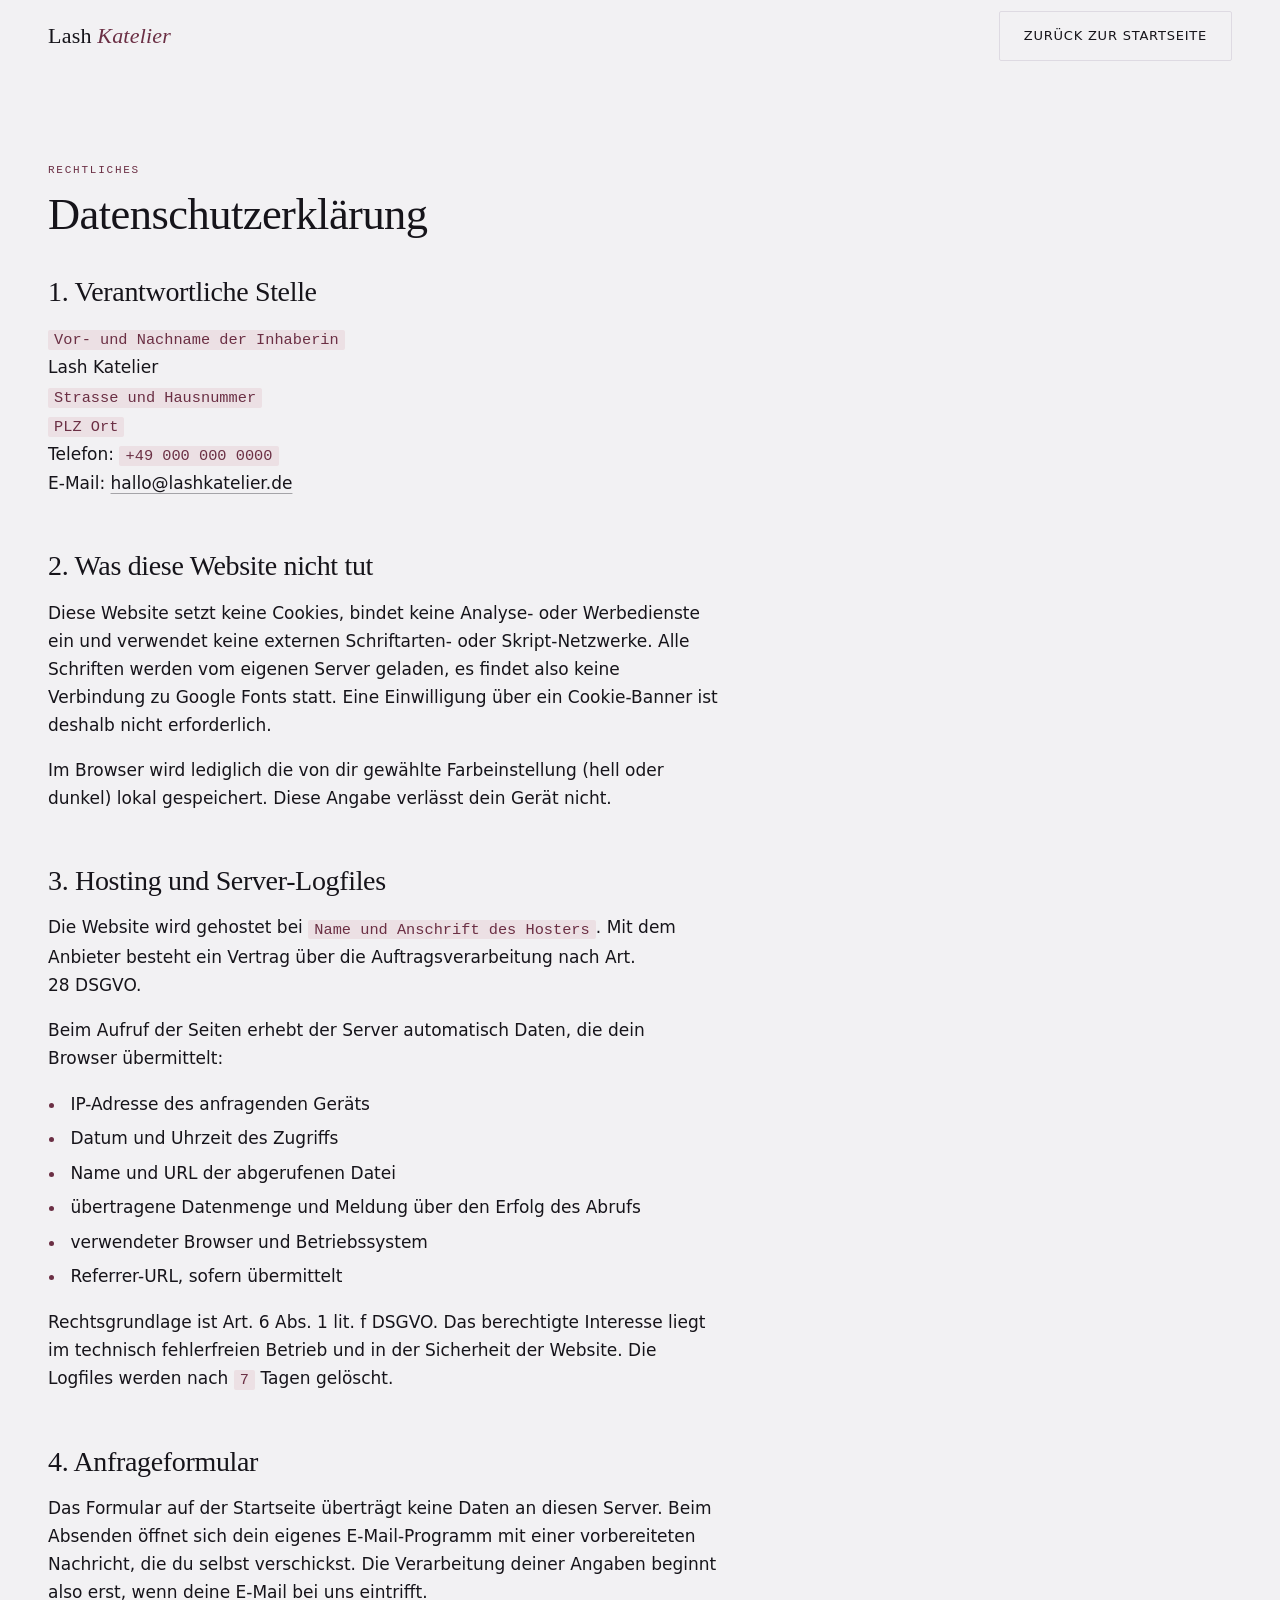
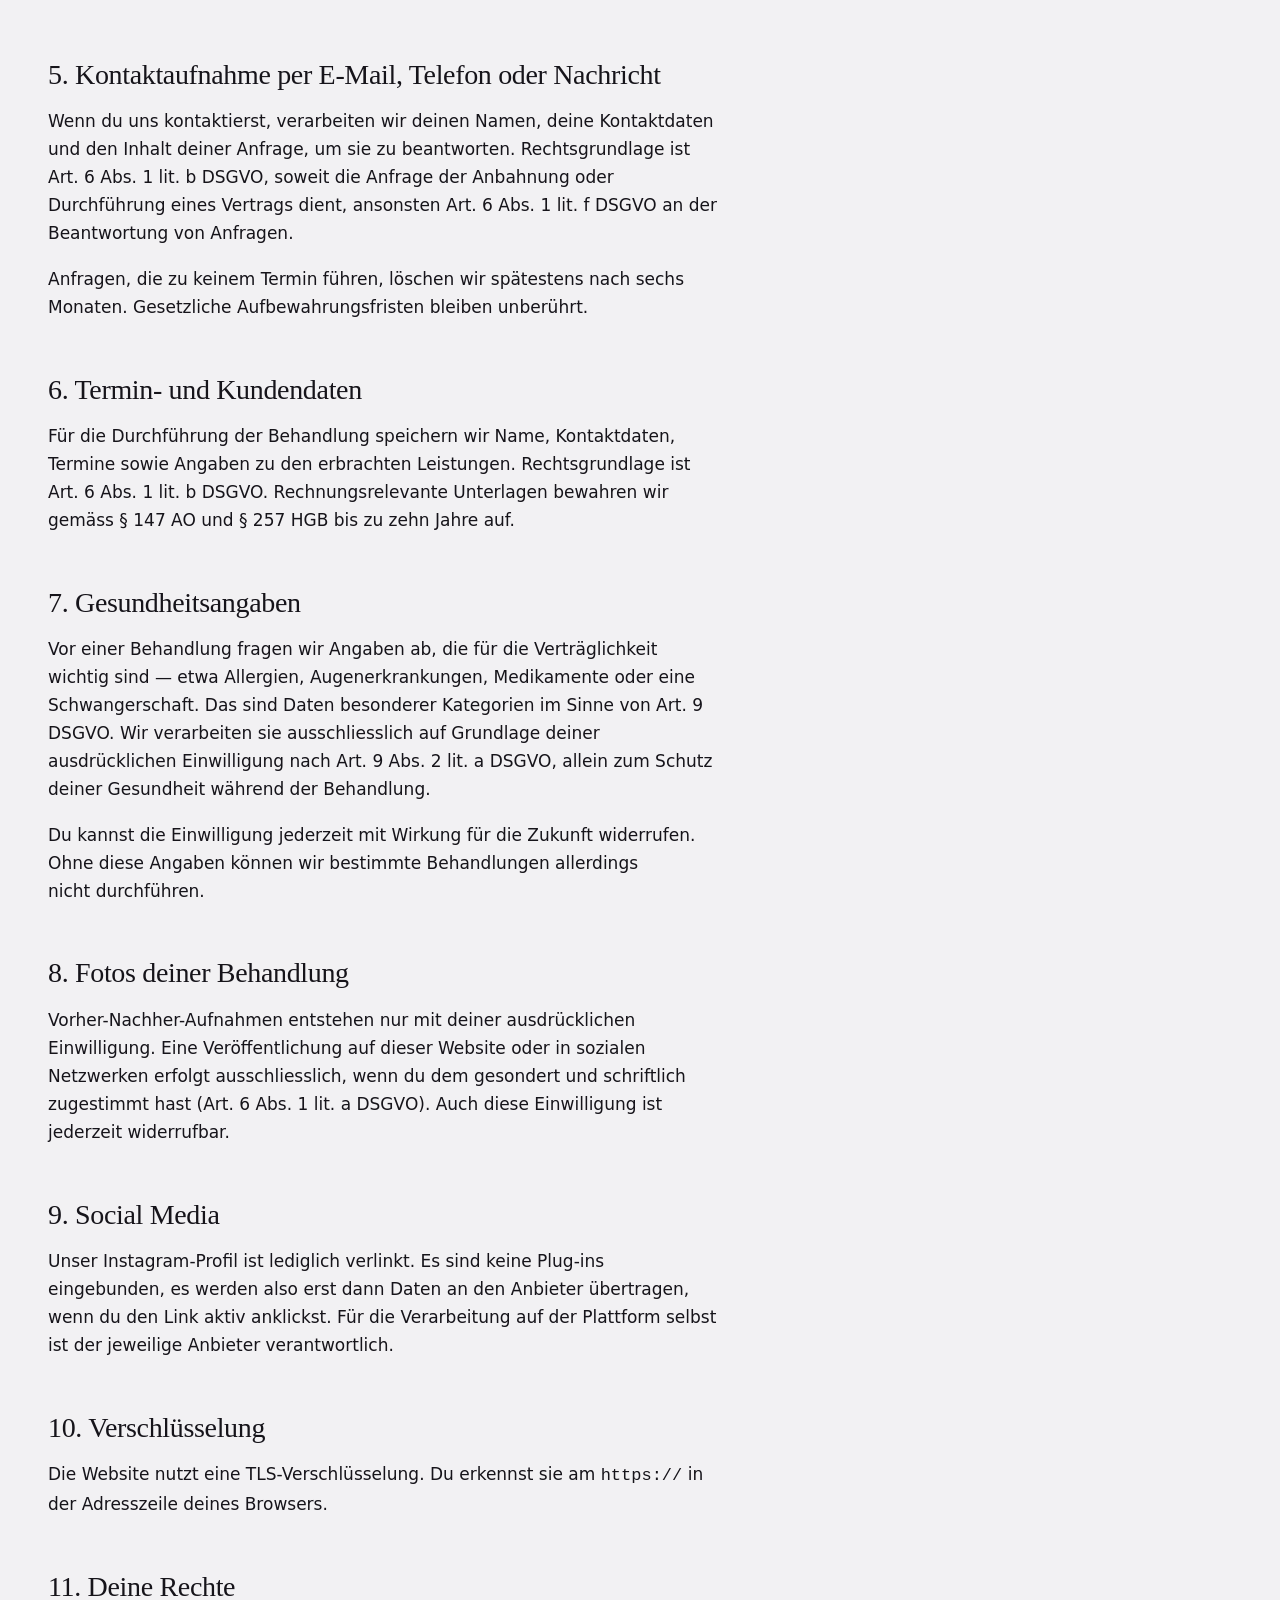
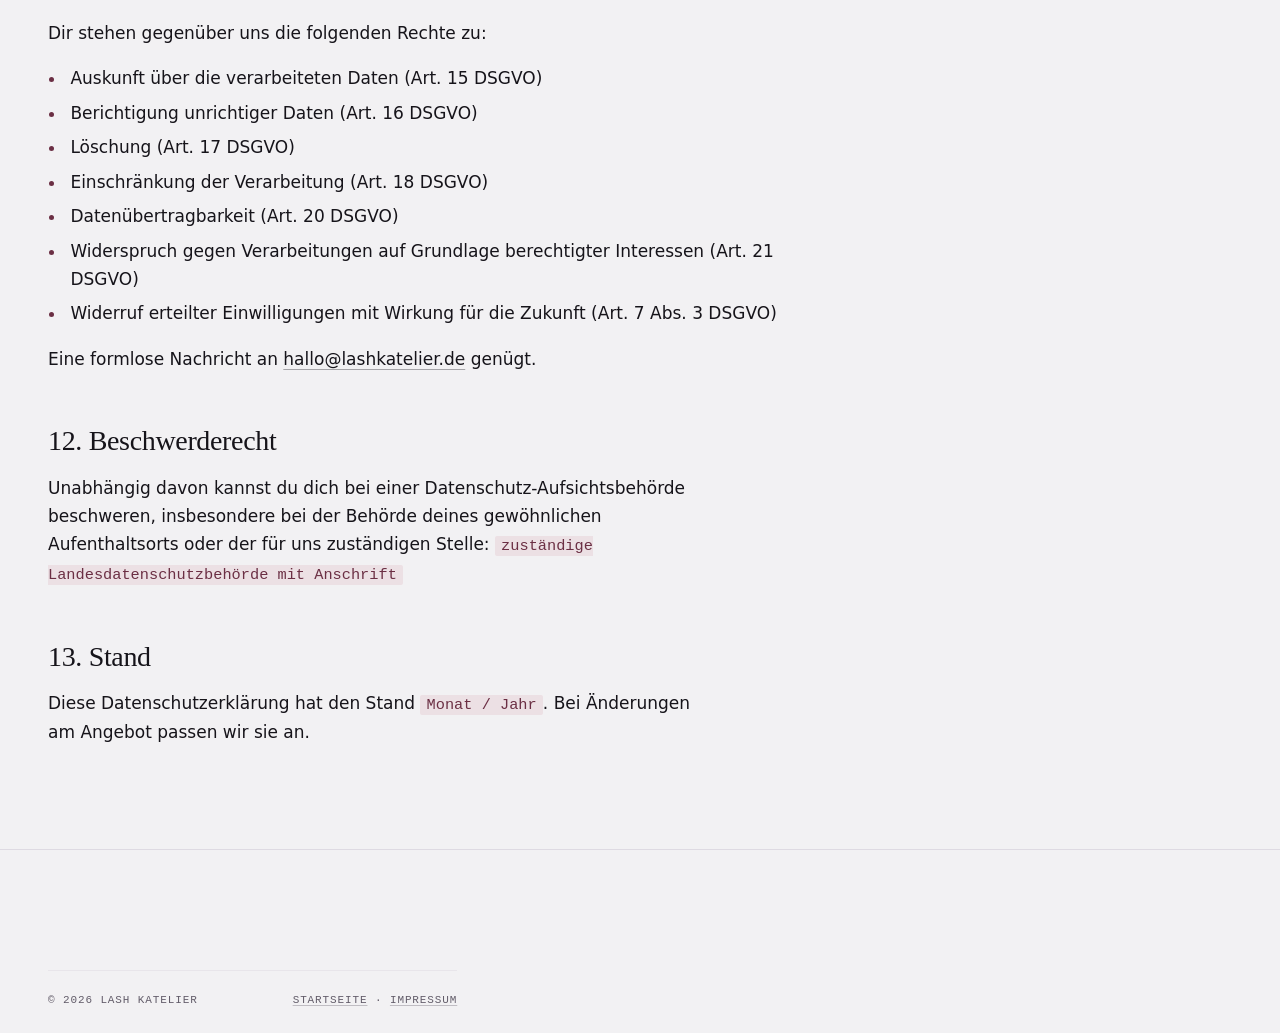
==== datenschutz.html @ 8c8f6a92 "Website für Lash Katelier Statische Seite für ein Studio für Wimpernverlängerung, Lash Lifting und A" ====
<!DOCTYPE html>
<!--
  VORLAGE — bitte an die tatsächlichen Verhältnisse anpassen.
  Alle mit <span class="todo"> markierten Stellen ersetzen und die Auszeichnung
  entfernen. Abschnitte zu Diensten, die nicht eingesetzt werden, löschen;
  neu hinzukommende Dienste (Buchungstool, Newsletter, Karte) ergänzen.
  Das ist eine Textvorlage und keine Rechtsberatung; im Zweifel prüfen lassen.
-->
<html lang="de">
  <head>
    <meta charset="utf-8" />
    <meta name="viewport" content="width=device-width, initial-scale=1" />
    <title>Datenschutz — Lash Katelier</title>
    <meta name="description" content="Datenschutzerklärung des Lash Katelier." />
    <meta name="robots" content="noindex" />
    <meta name="theme-color" content="#f2f1f3" media="(prefers-color-scheme: light)" />
    <meta name="theme-color" content="#131117" media="(prefers-color-scheme: dark)" />
    <link rel="icon" href="assets/favicon.svg" type="image/svg+xml" />
    <link rel="stylesheet" href="assets/css/fonts.css" />
    <link rel="stylesheet" href="assets/css/styles.css" />
    <script>
      try {
        var t = localStorage.getItem("lk-theme");
        if (t === "dark" || t === "light")
          document.documentElement.setAttribute("data-theme", t);
      } catch (e) {}
    </script>
  </head>

  <body>
    <a class="skip-link" href="#main">Zum Inhalt springen</a>

    <header class="site-header">
      <div class="shell site-header__inner">
        <a class="wordmark" href="index.html">Lash <em>Katelier</em></a>
        <div class="header-tools">
          <a class="btn btn--ghost" href="index.html">Zurück zur Startseite</a>
        </div>
      </div>
    </header>

    <main id="main">
      <div class="shell page-head">
        <p class="eyebrow eyebrow--accent">Rechtliches</p>
        <h1 style="font-size: var(--t-h2); margin-top: 0.75rem">
          Datenschutzerklärung
        </h1>
      </div>

      <div class="shell" style="padding-bottom: var(--band-space)">
        <div class="prose">
          <h2 style="margin-top: 0">1. Verantwortliche Stelle</h2>
          <address>
            <span class="todo">Vor- und Nachname der Inhaberin</span><br />
            Lash Katelier<br />
            <span class="todo">Strasse und Hausnummer</span><br />
            <span class="todo">PLZ Ort</span><br />
            Telefon: <span class="todo">+49 000 000 0000</span><br />
            E-Mail:
            <a href="mailto:hallo@lashkatelier.de">hallo@lashkatelier.de</a>
          </address>

          <h2>2. Was diese Website nicht tut</h2>
          <p>
            Diese Website setzt keine Cookies, bindet keine Analyse- oder
            Werbedienste ein und verwendet keine externen Schriftarten- oder
            Skript-Netzwerke. Alle Schriften werden vom eigenen Server geladen,
            es findet also keine Verbindung zu Google Fonts statt. Eine
            Einwilligung über ein Cookie-Banner ist deshalb nicht erforderlich.
          </p>
          <p>
            Im Browser wird lediglich die von dir gewählte Farbeinstellung
            (hell oder dunkel) lokal gespeichert. Diese Angabe verlässt dein
            Gerät nicht.
          </p>

          <h2>3. Hosting und Server-Logfiles</h2>
          <p>
            Die Website wird gehostet bei
            <span class="todo">Name und Anschrift des Hosters</span>. Mit dem
            Anbieter besteht ein Vertrag über die Auftragsverarbeitung nach
            Art. 28 DSGVO.
          </p>
          <p>
            Beim Aufruf der Seiten erhebt der Server automatisch Daten, die
            dein Browser übermittelt:
          </p>
          <ul>
            <li>IP-Adresse des anfragenden Geräts</li>
            <li>Datum und Uhrzeit des Zugriffs</li>
            <li>Name und URL der abgerufenen Datei</li>
            <li>übertragene Datenmenge und Meldung über den Erfolg des Abrufs</li>
            <li>verwendeter Browser und Betriebssystem</li>
            <li>Referrer-URL, sofern übermittelt</li>
          </ul>
          <p>
            Rechtsgrundlage ist Art. 6 Abs. 1 lit. f DSGVO. Das berechtigte
            Interesse liegt im technisch fehlerfreien Betrieb und in der
            Sicherheit der Website. Die Logfiles werden nach
            <span class="todo">7</span> Tagen gelöscht.
          </p>

          <h2>4. Anfrageformular</h2>
          <p>
            Das Formular auf der Startseite überträgt keine Daten an diesen
            Server. Beim Absenden öffnet sich dein eigenes E-Mail-Programm mit
            einer vorbereiteten Nachricht, die du selbst verschickst. Die
            Verarbeitung deiner Angaben beginnt also erst, wenn deine E-Mail bei
            uns eintrifft.
          </p>

          <h2>5. Kontaktaufnahme per E-Mail, Telefon oder Nachricht</h2>
          <p>
            Wenn du uns kontaktierst, verarbeiten wir deinen Namen, deine
            Kontaktdaten und den Inhalt deiner Anfrage, um sie zu beantworten.
            Rechtsgrundlage ist Art. 6 Abs. 1 lit. b DSGVO, soweit die Anfrage
            der Anbahnung oder Durchführung eines Vertrags dient, ansonsten
            Art. 6 Abs. 1 lit. f DSGVO an der Beantwortung von Anfragen.
          </p>
          <p>
            Anfragen, die zu keinem Termin führen, löschen wir spätestens nach
            sechs Monaten. Gesetzliche Aufbewahrungsfristen bleiben unberührt.
          </p>

          <h2>6. Termin- und Kundendaten</h2>
          <p>
            Für die Durchführung der Behandlung speichern wir Name,
            Kontaktdaten, Termine sowie Angaben zu den erbrachten Leistungen.
            Rechtsgrundlage ist Art. 6 Abs. 1 lit. b DSGVO. Rechnungsrelevante
            Unterlagen bewahren wir gemäss § 147 AO und § 257 HGB bis zu zehn
            Jahre auf.
          </p>

          <h2>7. Gesundheitsangaben</h2>
          <p>
            Vor einer Behandlung fragen wir Angaben ab, die für die
            Verträglichkeit wichtig sind — etwa Allergien, Augenerkrankungen,
            Medikamente oder eine Schwangerschaft. Das sind Daten besonderer
            Kategorien im Sinne von Art. 9 DSGVO. Wir verarbeiten sie
            ausschliesslich auf Grundlage deiner ausdrücklichen Einwilligung
            nach Art. 9 Abs. 2 lit. a DSGVO, allein zum Schutz deiner
            Gesundheit während der Behandlung.
          </p>
          <p>
            Du kannst die Einwilligung jederzeit mit Wirkung für die Zukunft
            widerrufen. Ohne diese Angaben können wir bestimmte Behandlungen
            allerdings nicht durchführen.
          </p>

          <h2>8. Fotos deiner Behandlung</h2>
          <p>
            Vorher-Nachher-Aufnahmen entstehen nur mit deiner ausdrücklichen
            Einwilligung. Eine Veröffentlichung auf dieser Website oder in
            sozialen Netzwerken erfolgt ausschliesslich, wenn du dem gesondert
            und schriftlich zugestimmt hast (Art. 6 Abs. 1 lit. a DSGVO). Auch
            diese Einwilligung ist jederzeit widerrufbar.
          </p>

          <h2>9. Social Media</h2>
          <p>
            Unser Instagram-Profil ist lediglich verlinkt. Es sind keine
            Plug-ins eingebunden, es werden also erst dann Daten an den Anbieter
            übertragen, wenn du den Link aktiv anklickst. Für die Verarbeitung
            auf der Plattform selbst ist der jeweilige Anbieter verantwortlich.
          </p>

          <h2>10. Verschlüsselung</h2>
          <p>
            Die Website nutzt eine TLS-Verschlüsselung. Du erkennst sie am
            <code>https://</code> in der Adresszeile deines Browsers.
          </p>

          <h2>11. Deine Rechte</h2>
          <p>Dir stehen gegenüber uns die folgenden Rechte zu:</p>
          <ul>
            <li>Auskunft über die verarbeiteten Daten (Art. 15 DSGVO)</li>
            <li>Berichtigung unrichtiger Daten (Art. 16 DSGVO)</li>
            <li>Löschung (Art. 17 DSGVO)</li>
            <li>Einschränkung der Verarbeitung (Art. 18 DSGVO)</li>
            <li>Datenübertragbarkeit (Art. 20 DSGVO)</li>
            <li>
              Widerspruch gegen Verarbeitungen auf Grundlage berechtigter
              Interessen (Art. 21 DSGVO)
            </li>
            <li>
              Widerruf erteilter Einwilligungen mit Wirkung für die Zukunft
              (Art. 7 Abs. 3 DSGVO)
            </li>
          </ul>
          <p>
            Eine formlose Nachricht an
            <a href="mailto:hallo@lashkatelier.de">hallo@lashkatelier.de</a>
            genügt.
          </p>

          <h2>12. Beschwerderecht</h2>
          <p>
            Unabhängig davon kannst du dich bei einer Datenschutz-Aufsichts­behörde
            beschweren, insbesondere bei der Behörde deines gewöhnlichen
            Aufenthaltsorts oder der für uns zuständigen Stelle:
            <span class="todo">
              zuständige Landesdatenschutzbehörde mit Anschrift
            </span>
          </p>

          <h2>13. Stand</h2>
          <p>
            Diese Datenschutzerklärung hat den Stand
            <span class="todo">Monat / Jahr</span>. Bei Änderungen am Angebot
            passen wir sie an.
          </p>
        </div>
      </div>
    </main>

    <footer class="site-footer">
      <div class="shell">
        <p class="colophon">
          <span>© <span id="year">2026</span> Lash Katelier</span>
          <span>
            <a href="index.html">Startseite</a> ·
            <a href="impressum.html">Impressum</a>
          </span>
        </p>
      </div>
    </footer>

    <script src="assets/js/main.js" defer></script>
  </body>
</html>
---- assets/css/fonts.css ----
/* ==========================================================================
   Lash Katelier — Schriften, lokal ausgeliefert
   Es wird KEIN Google-Fonts-CDN eingebunden: Die Dateien liegen unter
   /assets/fonts und werden vom eigenen Server geladen. Damit fliesst keine
   IP-Adresse der Besucherinnen an Dritte (LG München I, 3 O 17493/20).
   ========================================================================== */

/* Bodoni Moda — variable Schrift, Achsen: opsz 6..96, wght 400..900 */
@font-face {
  font-family: "Bodoni Moda";
  font-style: normal;
  font-weight: 400 600;
  font-display: swap;
  src: url("../fonts/bodoni-moda-var-latin.woff2") format("woff2");
  unicode-range: U+0000-00FF, U+0131, U+0152-0153, U+02BB-02BC, U+02C6, U+02DA,
    U+02DC, U+0304, U+0308, U+0329, U+2000-206F, U+20AC, U+2122, U+2191, U+2193,
    U+2212, U+2215, U+FEFF, U+FFFD;
}
@font-face {
  font-family: "Bodoni Moda";
  font-style: normal;
  font-weight: 400 600;
  font-display: swap;
  src: url("../fonts/bodoni-moda-var-latin-ext.woff2") format("woff2");
  unicode-range: U+0100-02BA, U+02BD-02C5, U+02C7-02CC, U+02CE-02D7,
    U+02DD-02FF, U+0304, U+0308, U+0329, U+1D00-1DBF, U+1E00-1E9F, U+1EF2-1EFF,
    U+2020, U+20A0-20AB, U+20AD-20C0, U+2113, U+2C60-2C7F, U+A720-A7FF;
}

@font-face {
  font-family: "Bodoni Moda";
  font-style: italic;
  font-weight: 400 600;
  font-display: swap;
  src: url("../fonts/bodoni-moda-var-italic-latin.woff2") format("woff2");
  unicode-range: U+0000-00FF, U+0131, U+0152-0153, U+02BB-02BC, U+02C6, U+02DA,
    U+02DC, U+0304, U+0308, U+0329, U+2000-206F, U+20AC, U+2122, U+2191, U+2193,
    U+2212, U+2215, U+FEFF, U+FFFD;
}
@font-face {
  font-family: "Bodoni Moda";
  font-style: italic;
  font-weight: 400 600;
  font-display: swap;
  src: url("../fonts/bodoni-moda-var-italic-latin-ext.woff2") format("woff2");
  unicode-range: U+0100-02BA, U+02BD-02C5, U+02C7-02CC, U+02CE-02D7,
    U+02DD-02FF, U+0304, U+0308, U+0329, U+1D00-1DBF, U+1E00-1E9F, U+1EF2-1EFF,
    U+2020, U+20A0-20AB, U+20AD-20C0, U+2113, U+2C60-2C7F, U+A720-A7FF;
}

/* Instrument Sans — variable Schrift, Achse: wght 400..700 */
@font-face {
  font-family: "Instrument Sans";
  font-style: normal;
  font-weight: 400 600;
  font-display: swap;
  src: url("../fonts/instrument-sans-var-latin.woff2") format("woff2");
  unicode-range: U+0000-00FF, U+0131, U+0152-0153, U+02BB-02BC, U+02C6, U+02DA,
    U+02DC, U+0304, U+0308, U+0329, U+2000-206F, U+20AC, U+2122, U+2191, U+2193,
    U+2212, U+2215, U+FEFF, U+FFFD;
}
@font-face {
  font-family: "Instrument Sans";
  font-style: normal;
  font-weight: 400 600;
  font-display: swap;
  src: url("../fonts/instrument-sans-var-latin-ext.woff2") format("woff2");
  unicode-range: U+0100-02BA, U+02BD-02C5, U+02C7-02CC, U+02CE-02D7,
    U+02DD-02FF, U+0304, U+0308, U+0329, U+1D00-1DBF, U+1E00-1E9F, U+1EF2-1EFF,
    U+2020, U+20A0-20AB, U+20AD-20C0, U+2113, U+2C60-2C7F, U+A720-A7FF;
}

/* IBM Plex Mono — für Massangaben und Datenblatt-Labels */
@font-face {
  font-family: "IBM Plex Mono";
  font-style: normal;
  font-weight: 400;
  font-display: swap;
  src: url("../fonts/ibm-plex-mono-latin.woff2") format("woff2");
  unicode-range: U+0000-00FF, U+0131, U+0152-0153, U+02BB-02BC, U+02C6, U+02DA,
    U+02DC, U+0304, U+0308, U+0329, U+2000-206F, U+20AC, U+2122, U+2191, U+2193,
    U+2212, U+2215, U+FEFF, U+FFFD;
}
@font-face {
  font-family: "IBM Plex Mono";
  font-style: normal;
  font-weight: 400;
  font-display: swap;
  src: url("../fonts/ibm-plex-mono-latin-ext.woff2") format("woff2");
  unicode-range: U+0100-02BA, U+02BD-02C5, U+02C7-02CC, U+02CE-02D7,
    U+02DD-02FF, U+0304, U+0308, U+0329, U+1D00-1DBF, U+1E00-1E9F, U+1EF2-1EFF,
    U+2020, U+20A0-20AB, U+20AD-20C0, U+2113, U+2C60-2C7F, U+A720-A7FF;
}
---- assets/css/styles.css ----
/* ==========================================================================
   Lash Katelier
   Gestaltung: das Atelier, nicht der Salon. Werkstattbuch-Typografie,
   Haarlinien, Massangaben. Ruhige Fläche, ein einziger Akzent (Granat).
   Inhaltsverzeichnis
     01  Tokens
     02  Reset & Basis
     03  Typografie-Bausteine
     04  Layout
     05  Buttons
     06  Kopfzeile & Navigation
     07  Hero & Lash Map
     08  Leistungen (Datenblatt)
     09  Preisliste
     10  Ablauf
     11  Pflege
     12  Atelier & Bildrahmen
     13  FAQ
     14  Kontakt & Formular
     15  Fusszeile
     16  Rechtstexte
     17  Bewegung
   ========================================================================== */

/* 01 — Tokens ============================================================= */

:root {
  /* Helle Palette: Porzellan mit minimalem Violettstich, Granat als Akzent */
  --porcelain: #f2f1f3;
  --paper: #fbfafc;
  --paper-sunk: #ecebee;
  --ink: #16141a;
  --graphite: #625c69;
  --hairline: #dedae2;
  --hairline-soft: #e8e5ea;
  --garnet: #6b2f44;
  --garnet-hover: #552536;
  --garnet-tint: #ece0e4;
  --on-garnet: #fbf7f8;

  --bg: var(--porcelain);
  --surface: var(--paper);
  --text: var(--ink);
  --text-muted: var(--graphite);
  --accent: var(--garnet);
  --accent-tint: var(--garnet-tint);
  --shadow: 0 1px 2px rgba(22, 20, 26, 0.04), 0 12px 32px rgba(22, 20, 26, 0.06);

  /* Schrift */
  --font-display: "Bodoni Moda", "Didot", "Bodoni MT", Georgia, serif;
  --font-sans: "Instrument Sans", system-ui, -apple-system, "Segoe UI", Roboto,
    sans-serif;
  --font-mono: "IBM Plex Mono", ui-monospace, SFMono-Regular, Menlo, monospace;

  /* Fliessende Typo-Skala, Verhältnis ~1.25 */
  --t-micro: 0.6875rem;
  --t-small: 0.8125rem;
  --t-body: clamp(1rem, 0.97rem + 0.14vw, 1.0625rem);
  --t-lede: clamp(1.125rem, 1.05rem + 0.38vw, 1.3125rem);
  --t-h3: clamp(1.25rem, 1.14rem + 0.5vw, 1.5rem);
  --t-h2: clamp(1.875rem, 1.5rem + 1.6vw, 2.875rem);
  /* Obergrenze so gewählt, dass "Millimeterarbeit" (0,72 × Schriftgrad je
     Zeichenzug ≈ 516 px) in die 556 px breite Hero-Spalte passt. */
  --t-h1: clamp(2.75rem, 1.7rem + 4.4vw, 4.5rem);

  /* Raster */
  --shell: 74rem;
  --measure: 62ch;
  --gap: clamp(1.5rem, 3vw, 2.5rem);
  --band-space: clamp(3.75rem, 8vw, 7rem);
  --radius: 2px;
}

@media (prefers-color-scheme: dark) {
  :root:not([data-theme="light"]) {
    --porcelain: #131117;
    --paper: #1a171f;
    --paper-sunk: #100e14;
    --ink: #eeebf1;
    --graphite: #9d96a4;
    --hairline: #2d2834;
    --hairline-soft: #241f2a;
    --garnet: #c98b9d;
    --garnet-hover: #dda5b5;
    --garnet-tint: #2a1c23;
    --on-garnet: #161013;
    --shadow: 0 1px 2px rgba(0, 0, 0, 0.4), 0 16px 40px rgba(0, 0, 0, 0.35);
  }
}

:root[data-theme="dark"] {
  --porcelain: #131117;
  --paper: #1a171f;
  --paper-sunk: #100e14;
  --ink: #eeebf1;
  --graphite: #9d96a4;
  --hairline: #2d2834;
  --hairline-soft: #241f2a;
  --garnet: #c98b9d;
  --garnet-hover: #dda5b5;
  --garnet-tint: #2a1c23;
  --on-garnet: #161013;
  --shadow: 0 1px 2px rgba(0, 0, 0, 0.4), 0 16px 40px rgba(0, 0, 0, 0.35);
}

/* 02 — Reset & Basis ====================================================== */

*,
*::before,
*::after {
  box-sizing: border-box;
}

html {
  -webkit-text-size-adjust: 100%;
  scroll-behavior: smooth;
  scroll-padding-top: 6rem;
}

body {
  margin: 0;
  background: var(--bg);
  color: var(--text);
  font-family: var(--font-sans);
  font-size: var(--t-body);
  line-height: 1.65;
  font-synthesis-weight: none;
  -webkit-font-smoothing: antialiased;
  text-rendering: optimizeLegibility;
}

img,
svg {
  display: block;
  max-width: 100%;
}

img {
  height: auto;
}

a {
  color: inherit;
  text-decoration-color: color-mix(in srgb, currentColor 35%, transparent);
  text-underline-offset: 0.22em;
  text-decoration-thickness: from-font;
}

a:hover {
  text-decoration-color: currentColor;
}

:focus-visible {
  outline: 2px solid var(--accent);
  outline-offset: 3px;
  border-radius: 1px;
}

::selection {
  background: var(--accent);
  color: var(--on-garnet);
}

hr {
  border: 0;
  border-top: 1px solid var(--hairline);
  margin: 0;
}

/* 03 — Typografie-Bausteine =============================================== */

h1,
h2,
h3,
h4 {
  font-family: var(--font-display);
  font-weight: 400;
  line-height: 1.06;
  letter-spacing: -0.012em;
  text-wrap: balance;
  overflow-wrap: break-word;
  /* Ohne dies zieht text-wrap: balance die weichen Trennstellen (&shy;) in
     den Überschriften auch dann heran, wenn das Wort in die Zeile passt. */
  hyphens: none;
  margin: 0;
}

/* Auf schmalen Geräten passt kein deutsches Kompositum mehr in eine Zeile
   ("Millimeterarbeit", "Wimpernverlängerung") — dort wird getrennt. */
@media (max-width: 30em) {
  h1,
  h2,
  h3 {
    hyphens: auto;
  }
}

h1 {
  font-size: var(--t-h1);
}

h2 {
  font-size: var(--t-h2);
}

h3 {
  font-size: var(--t-h3);
  line-height: 1.2;
}

p {
  margin: 0;
  max-width: var(--measure);
  text-wrap: pretty;
}

.eyebrow {
  font-family: var(--font-mono);
  font-size: var(--t-micro);
  letter-spacing: 0.16em;
  text-transform: uppercase;
  color: var(--text-muted);
  margin: 0;
}

.eyebrow--accent {
  color: var(--accent);
}

.lede {
  font-size: var(--t-lede);
  line-height: 1.5;
  color: var(--text-muted);
  max-width: 46ch;
}

.skip-link {
  position: absolute;
  left: 1rem;
  top: -4rem;
  z-index: 100;
  padding: 0.6rem 1rem;
  background: var(--accent);
  color: var(--on-garnet);
  font-size: var(--t-small);
  transition: top 0.18s ease;
}

.skip-link:focus {
  top: 1rem;
}

/* 04 — Layout ============================================================= */

.shell {
  width: min(100% - 2.5rem, var(--shell));
  margin-inline: auto;
}

@media (min-width: 48em) {
  .shell {
    width: min(100% - 5rem, var(--shell));
  }
}

.band {
  border-top: 1px solid var(--hairline);
  padding-block: var(--band-space);
}

.band--sunk {
  background: var(--paper-sunk);
}

/* Zweispaltiges Werkstattbuch-Raster: schmale Marginalie, breite Spalte */
.layout {
  display: grid;
  gap: 1.75rem;
}

@media (min-width: 62em) {
  .layout {
    grid-template-columns: 9.5rem minmax(0, 1fr);
    column-gap: clamp(2.5rem, 6vw, 5rem);
    row-gap: 0;
  }
}

.layout__aside {
  display: flex;
  flex-direction: column;
  gap: 0.5rem;
}

@media (min-width: 62em) {
  .layout__aside {
    position: sticky;
    top: 6.5rem;
    align-self: start;
  }
}

.layout__aside .aside-note {
  display: none;
  font-size: var(--t-small);
  color: var(--text-muted);
  line-height: 1.5;
  max-width: 22ch;
}

@media (min-width: 62em) {
  .layout__aside .aside-note {
    display: block;
    padding-top: 0.75rem;
    border-top: 1px solid var(--hairline);
  }
}

.section-head {
  display: flex;
  flex-direction: column;
  gap: 1rem;
  margin-bottom: clamp(2rem, 4vw, 3.25rem);
}

.stack {
  display: flex;
  flex-direction: column;
  gap: 1rem;
}

/* 05 — Buttons ============================================================ */

.btn {
  --btn-bg: transparent;
  --btn-fg: var(--text);
  --btn-line: var(--text);
  display: inline-flex;
  align-items: center;
  gap: 0.6rem;
  padding: 0.85rem 1.5rem;
  background: var(--btn-bg);
  color: var(--btn-fg);
  border: 1px solid var(--btn-line);
  border-radius: var(--radius);
  font-family: var(--font-sans);
  font-size: var(--t-small);
  font-weight: 500;
  letter-spacing: 0.06em;
  text-transform: uppercase;
  text-decoration: none;
  cursor: pointer;
  transition: background-color 0.2s ease, color 0.2s ease,
    border-color 0.2s ease, transform 0.2s ease;
}

.btn:hover {
  transform: translateY(-1px);
}

.btn:active {
  transform: translateY(0);
}

.btn--solid {
  --btn-bg: var(--accent);
  --btn-fg: var(--on-garnet);
  --btn-line: var(--accent);
}

.btn--solid:hover {
  --btn-bg: var(--garnet-hover);
  --btn-line: var(--garnet-hover);
}

.btn--ghost {
  --btn-line: var(--hairline);
}

.btn--ghost:hover {
  --btn-line: var(--text);
}

.btn__arrow {
  transition: transform 0.2s ease;
}

.btn:hover .btn__arrow {
  transform: translateX(3px);
}

.btn-row {
  display: flex;
  flex-wrap: wrap;
  gap: 0.75rem;
  align-items: center;
}

/* 06 — Kopfzeile & Navigation ============================================= */

.site-header {
  position: sticky;
  top: 0;
  z-index: 50;
  background: color-mix(in srgb, var(--bg) 88%, transparent);
  backdrop-filter: blur(14px);
  border-bottom: 1px solid transparent;
  transition: border-color 0.25s ease, background-color 0.25s ease;
}

.site-header.is-stuck {
  border-bottom-color: var(--hairline);
}

.site-header__inner {
  display: flex;
  align-items: center;
  justify-content: space-between;
  gap: 1rem;
  min-height: 4.5rem;
}

.wordmark {
  display: inline-flex;
  align-items: baseline;
  gap: 0.35rem;
  font-family: var(--font-display);
  font-size: 1.375rem;
  letter-spacing: 0.01em;
  text-decoration: none;
  white-space: nowrap;
}

.wordmark em {
  font-style: italic;
  color: var(--accent);
}

.nav {
  display: none;
}

@media (min-width: 62em) {
  .nav {
    display: flex;
    align-items: center;
    gap: clamp(1.1rem, 2vw, 1.9rem);
  }
}

.nav__link {
  position: relative;
  font-size: var(--t-small);
  letter-spacing: 0.03em;
  text-decoration: none;
  color: var(--text-muted);
  padding-block: 0.35rem;
  transition: color 0.2s ease;
}

.nav__link::after {
  content: "";
  position: absolute;
  left: 0;
  right: 0;
  bottom: 0;
  height: 1px;
  background: var(--accent);
  transform: scaleX(0);
  transform-origin: left;
  transition: transform 0.25s ease;
}

.nav__link:hover,
.nav__link.is-active {
  color: var(--text);
}

.nav__link.is-active::after,
.nav__link:hover::after {
  transform: scaleX(1);
}

.header-tools {
  display: flex;
  align-items: center;
  gap: 0.5rem;
}

.icon-btn {
  display: inline-grid;
  place-items: center;
  width: 2.5rem;
  height: 2.5rem;
  padding: 0;
  background: transparent;
  border: 1px solid var(--hairline);
  border-radius: var(--radius);
  color: var(--text);
  cursor: pointer;
  transition: border-color 0.2s ease, color 0.2s ease;
}

.icon-btn:hover {
  border-color: var(--text);
  color: var(--accent);
}

.header-tools .btn {
  display: none;
}

@media (min-width: 48em) {
  .header-tools .btn {
    display: inline-flex;
  }
}

.nav-toggle {
  display: inline-grid;
}

@media (min-width: 62em) {
  .nav-toggle {
    display: none;
  }
}

.theme-toggle__sun {
  display: none;
}

:root[data-theme="dark"] .theme-toggle__sun {
  display: block;
}

:root[data-theme="dark"] .theme-toggle__moon {
  display: none;
}

@media (prefers-color-scheme: dark) {
  :root:not([data-theme="light"]) .theme-toggle__sun {
    display: block;
  }

  :root:not([data-theme="light"]) .theme-toggle__moon {
    display: none;
  }
}

/* Mobiles Menü */
.mobile-nav {
  display: grid;
  grid-template-rows: 0fr;
  overflow: hidden;
  border-top: 1px solid transparent;
  transition: grid-template-rows 0.32s ease, border-color 0.32s ease;
}

.mobile-nav.is-open {
  grid-template-rows: 1fr;
  border-top-color: var(--hairline);
}

.mobile-nav__inner {
  min-height: 0;
}

.mobile-nav__list {
  list-style: none;
  margin: 0;
  padding: 1rem 0 1.75rem;
  display: flex;
  flex-direction: column;
}

.mobile-nav__list a {
  display: flex;
  justify-content: space-between;
  align-items: baseline;
  gap: 1rem;
  padding: 0.85rem 0;
  border-bottom: 1px solid var(--hairline-soft);
  font-size: 1.0625rem;
  text-decoration: none;
}

.mobile-nav__list a span {
  font-family: var(--font-mono);
  font-size: var(--t-micro);
  color: var(--text-muted);
}

/* 07 — Hero & Lash Map ==================================================== */

.hero {
  padding-block: clamp(2.5rem, 6vw, 5rem) clamp(3rem, 7vw, 6rem);
}

.hero__grid {
  display: grid;
  gap: clamp(2.5rem, 5vw, 4rem);
  align-items: center;
}

@media (min-width: 62em) {
  .hero__grid {
    grid-template-columns: minmax(0, 1fr) minmax(0, 1fr);
    gap: clamp(3rem, 5vw, 5rem);
  }
}

.hero__title {
  /* Der Zeilenfall steht im Markup — balance würde ihn überstimmen.
     Umbrechen darf die Zeile trotzdem, sonst läuft sie schmal heraus. */
  text-wrap: wrap;
  margin-block: 1.25rem 1.5rem;
}

.hero__title em {
  font-style: italic;
  color: var(--accent);
}

.hero__meta {
  display: flex;
  flex-wrap: wrap;
  gap: 0.5rem 1.25rem;
  margin-top: 2.25rem;
  padding-top: 1.25rem;
  border-top: 1px solid var(--hairline);
  font-family: var(--font-mono);
  font-size: var(--t-micro);
  letter-spacing: 0.1em;
  text-transform: uppercase;
  color: var(--text-muted);
}

.hero__meta span {
  display: inline-flex;
  align-items: center;
  gap: 0.5rem;
}

.hero__meta span::before {
  content: "";
  width: 4px;
  height: 4px;
  background: var(--accent);
  border-radius: 50%;
}

/* Die Lash Map: das Diagramm, das vor jedem Set gezeichnet wird */
.lashmap {
  position: relative;
  background: var(--surface);
  border: 1px solid var(--hairline);
  border-radius: var(--radius);
  padding: clamp(1rem, 2.5vw, 1.75rem);
  box-shadow: var(--shadow);
}

.lashmap__caption {
  display: flex;
  flex-wrap: wrap;
  justify-content: space-between;
  gap: 0.5rem 1rem;
  padding-top: 0.9rem;
  margin-top: 0.5rem;
  border-top: 1px solid var(--hairline-soft);
  font-family: var(--font-mono);
  font-size: var(--t-micro);
  letter-spacing: 0.09em;
  text-transform: uppercase;
  color: var(--text-muted);
}

.lashmap svg {
  width: 100%;
  height: auto;
  overflow: visible;
}

.lm-lid {
  fill: none;
  stroke: var(--text);
  stroke-width: 1.6;
  stroke-linecap: round;
}

.lm-iris {
  fill: none;
  stroke: var(--text);
  stroke-width: 1.2;
  opacity: 0.5;
}

.lm-pupil {
  fill: var(--text);
  opacity: 0.14;
}

.lm-lash {
  stroke: var(--text);
  stroke-width: 1.15;
  stroke-linecap: round;
}

.lm-tick {
  stroke: var(--accent);
  stroke-width: 0.75;
  stroke-dasharray: 3 4;
  opacity: 0.5;
}

.lm-mm {
  font-family: var(--font-mono);
  font-size: 15px;
  fill: var(--accent);
  text-anchor: middle;
  letter-spacing: 0.04em;
}

.lm-axis {
  stroke: var(--hairline);
  stroke-width: 1;
}

.lm-note {
  font-family: var(--font-mono);
  font-size: 12px;
  fill: var(--text-muted);
  letter-spacing: 0.12em;
  text-transform: uppercase;
}

/* 08 — Leistungen als Datenblatt ========================================== */

.services {
  display: flex;
  flex-direction: column;
}

.service {
  display: grid;
  gap: 1.25rem;
  padding-block: clamp(1.75rem, 3.5vw, 2.75rem);
  border-top: 1px solid var(--hairline);
}

.service:first-child {
  border-top: 0;
  padding-top: 0;
}

@media (min-width: 48em) {
  .service {
    grid-template-columns: minmax(0, 1fr) minmax(0, 1fr);
    column-gap: clamp(2rem, 5vw, 4rem);
  }
}

.service__title {
  display: flex;
  align-items: baseline;
  gap: 0.75rem;
  flex-wrap: wrap;
}

.service__ref {
  font-family: var(--font-mono);
  font-size: var(--t-micro);
  letter-spacing: 0.12em;
  color: var(--accent);
}

.service__text {
  margin-top: 0.85rem;
  color: var(--text-muted);
}

/* Spezifikationstabelle: Curl, Stärke, Länge, Dauer */
.spec {
  display: grid;
  grid-template-columns: auto minmax(0, 1fr);
  gap: 0;
  margin: 0;
  align-self: start;
  border-top: 1px solid var(--hairline-soft);
}

.spec dt,
.spec dd {
  margin: 0;
  padding: 0.55rem 0;
  border-bottom: 1px solid var(--hairline-soft);
  font-size: var(--t-small);
}

.spec dt {
  font-family: var(--font-mono);
  font-size: var(--t-micro);
  letter-spacing: 0.1em;
  text-transform: uppercase;
  color: var(--text-muted);
  padding-right: 1.75rem;
  white-space: nowrap;
}

.spec dd {
  font-variant-numeric: tabular-nums;
  text-align: right;
}

/* 09 — Preisliste ========================================================= */

.pricing {
  display: grid;
  gap: clamp(2rem, 4vw, 3rem);
}

@media (min-width: 55em) {
  .pricing {
    grid-template-columns: repeat(2, minmax(0, 1fr));
    column-gap: clamp(2.5rem, 6vw, 5rem);
  }
}

.price-group__title {
  font-family: var(--font-mono);
  font-size: var(--t-micro);
  letter-spacing: 0.16em;
  text-transform: uppercase;
  color: var(--accent);
  padding-bottom: 0.75rem;
  border-bottom: 1px solid var(--text);
  margin: 0 0 0.25rem;
}

.price-list {
  list-style: none;
  margin: 0;
  padding: 0;
}

/* Zeile im Ledger: Bezeichnung — Punktführung — Betrag, Hinweis darunter */
.price-list li {
  display: grid;
  grid-template-columns: auto minmax(1.5rem, 1fr) auto;
  align-items: baseline;
  column-gap: 0.6rem;
  padding: 0.7rem 0;
  border-bottom: 1px solid var(--hairline-soft);
}

.price-list__note {
  grid-column: 1 / -1;
  font-size: var(--t-small);
  color: var(--text-muted);
  line-height: 1.4;
  padding-top: 0.15rem;
}

/* Leeres Element ohne Höhe: seine Grundlinie ist die Unterkante, die dotted
   Linie liegt damit exakt auf der Schriftlinie von Bezeichnung und Betrag. */
.price-list__leader {
  align-self: baseline;
  height: 0;
  border-bottom: 1px dotted
    color-mix(in srgb, var(--text-muted) 55%, transparent);
}

.price-list__value {
  font-variant-numeric: tabular-nums;
  white-space: nowrap;
}

.price-note {
  grid-column: 1 / -1;
  font-size: var(--t-small);
  color: var(--text-muted);
  max-width: 68ch;
  padding-top: 0.5rem;
}

/* 10 — Ablauf (echte Reihenfolge, darum nummeriert) ======================= */

.steps {
  counter-reset: step;
  list-style: none;
  margin: 0;
  padding: 0;
  display: grid;
  gap: 0;
}

@media (min-width: 55em) {
  .steps {
    grid-template-columns: repeat(2, minmax(0, 1fr));
    column-gap: clamp(2.5rem, 5vw, 4rem);
  }
}

.steps li {
  counter-increment: step;
  position: relative;
  padding: 1.5rem 0 1.5rem 3.5rem;
  border-top: 1px solid var(--hairline-soft);
}

.steps li::before {
  content: counter(step, decimal-leading-zero);
  position: absolute;
  left: 0;
  top: 1.55rem;
  font-family: var(--font-mono);
  font-size: var(--t-micro);
  letter-spacing: 0.1em;
  color: var(--accent);
}

.steps h3 {
  margin-bottom: 0.4rem;
}

.steps p {
  color: var(--text-muted);
  font-size: var(--t-small);
  line-height: 1.6;
}

/* 11 — Pflege ============================================================= */

.care {
  display: grid;
  gap: clamp(2rem, 4vw, 3rem);
}

@media (min-width: 48em) {
  .care {
    grid-template-columns: repeat(2, minmax(0, 1fr));
    column-gap: clamp(2.5rem, 6vw, 4.5rem);
  }
}

.care__list {
  list-style: none;
  margin: 0.25rem 0 0;
  padding: 0;
  display: flex;
  flex-direction: column;
}

.care__list li {
  display: grid;
  grid-template-columns: 1.5rem minmax(0, 1fr);
  gap: 0.75rem;
  padding: 0.7rem 0;
  border-bottom: 1px solid var(--hairline-soft);
  font-size: var(--t-small);
  line-height: 1.55;
}

.care__list li::before {
  font-family: var(--font-mono);
  font-size: 0.8125rem;
  line-height: 1.55;
}

.care__list--do li::before {
  content: "+";
  color: var(--accent);
}

.care__list--dont li::before {
  content: "\2212"; /* Minuszeichen */
  color: var(--text-muted);
}

/* 12 — Atelier & Bildrahmen =============================================== */

.studio {
  display: grid;
  gap: clamp(2rem, 4vw, 3.5rem);
  align-items: start;
}

@media (min-width: 55em) {
  .studio {
    grid-template-columns: minmax(0, 1fr) minmax(0, 0.85fr);
  }
}

.facts {
  display: grid;
  grid-template-columns: repeat(2, minmax(0, 1fr));
  gap: 1.5rem 2rem;
  margin-top: 2.25rem;
  padding-top: 1.75rem;
  border-top: 1px solid var(--hairline);
}

.facts div {
  display: flex;
  flex-direction: column;
  gap: 0.2rem;
}

.facts dt {
  font-family: var(--font-mono);
  font-size: var(--t-micro);
  letter-spacing: 0.12em;
  text-transform: uppercase;
  color: var(--text-muted);
}

.facts dd {
  margin: 0;
  font-family: var(--font-display);
  font-size: 1.75rem;
  line-height: 1.1;
  font-variant-numeric: tabular-nums;
}

/* Bildrahmen — zeigt einen sauberen Platzhalter, solange kein Foto liegt */
.gallery {
  display: grid;
  grid-template-columns: repeat(2, minmax(0, 1fr));
  gap: 1rem;
}

.frame {
  position: relative;
  aspect-ratio: 4 / 5;
  overflow: hidden;
  background: var(--paper-sunk);
  border: 1px solid var(--hairline);
  border-radius: var(--radius);
}

.frame img {
  width: 100%;
  height: 100%;
  object-fit: cover;
  transition: transform 0.6s cubic-bezier(0.2, 0.7, 0.3, 1);
}

.frame:hover img {
  transform: scale(1.03);
}

.frame__fallback {
  position: absolute;
  inset: 0;
  display: none;
  flex-direction: column;
  justify-content: flex-end;
  gap: 0.35rem;
  padding: 1rem;
  font-family: var(--font-mono);
  font-size: var(--t-micro);
  letter-spacing: 0.1em;
  text-transform: uppercase;
  color: var(--text-muted);
}

.frame__fallback::before {
  content: "";
  position: absolute;
  inset: 0.75rem;
  border: 1px dashed var(--hairline);
}

.frame.is-empty {
  background: repeating-linear-gradient(
    -45deg,
    var(--paper-sunk),
    var(--paper-sunk) 9px,
    var(--hairline-soft) 9px,
    var(--hairline-soft) 10px
  );
}

.frame.is-empty img {
  display: none;
}

.frame.is-empty .frame__fallback {
  display: flex;
}

/* 13 — FAQ ================================================================ */

.faq {
  border-top: 1px solid var(--hairline);
}

.faq details {
  border-bottom: 1px solid var(--hairline-soft);
}

.faq summary {
  display: flex;
  align-items: baseline;
  justify-content: space-between;
  gap: 1.5rem;
  padding: 1.15rem 0;
  cursor: pointer;
  list-style: none;
  font-size: 1.0625rem;
  transition: color 0.2s ease;
}

.faq summary::-webkit-details-marker {
  display: none;
}

.faq summary:hover {
  color: var(--accent);
}

.faq summary::after {
  content: "+";
  flex: none;
  font-family: var(--font-mono);
  font-size: 1.05rem;
  color: var(--accent);
  transition: transform 0.25s ease;
}

.faq details[open] summary::after {
  content: "\2212";
}

.faq__answer {
  padding: 0 0 1.5rem;
  color: var(--text-muted);
  max-width: 68ch;
}

/* 14 — Kontakt & Formular ================================================= */

.contact {
  display: grid;
  gap: clamp(2.5rem, 5vw, 4rem);
  align-items: start;
}

@media (min-width: 55em) {
  .contact {
    grid-template-columns: minmax(0, 0.9fr) minmax(0, 1.1fr);
  }
}

.hours {
  list-style: none;
  margin: 0.5rem 0 0;
  padding: 0;
  border-top: 1px solid var(--hairline);
}

.hours li {
  display: flex;
  justify-content: space-between;
  gap: 1rem;
  padding: 0.6rem 0;
  border-bottom: 1px solid var(--hairline-soft);
  font-size: var(--t-small);
  font-variant-numeric: tabular-nums;
}

.hours li span:first-child {
  color: var(--text-muted);
}

.hours li.is-closed span:last-child {
  color: var(--text-muted);
}

.contact-block {
  display: flex;
  flex-direction: column;
  gap: 0.4rem;
  margin-top: 2rem;
}

.contact-block address {
  font-style: normal;
  line-height: 1.6;
}

.form {
  display: grid;
  gap: 1.1rem;
  background: var(--surface);
  border: 1px solid var(--hairline);
  border-radius: var(--radius);
  padding: clamp(1.5rem, 3vw, 2.25rem);
  box-shadow: var(--shadow);
}

.field {
  display: flex;
  flex-direction: column;
  gap: 0.4rem;
}

.field label {
  font-family: var(--font-mono);
  font-size: var(--t-micro);
  letter-spacing: 0.12em;
  text-transform: uppercase;
  color: var(--text-muted);
}

.field input,
.field select,
.field textarea {
  width: 100%;
  padding: 0.7rem 0.85rem;
  background: var(--bg);
  color: var(--text);
  border: 1px solid var(--hairline);
  border-radius: var(--radius);
  font-family: inherit;
  font-size: var(--t-body);
  transition: border-color 0.2s ease;
}

.field textarea {
  resize: vertical;
  min-height: 6.5rem;
  line-height: 1.55;
}

.field input:hover,
.field select:hover,
.field textarea:hover {
  border-color: var(--text-muted);
}

.field input:focus,
.field select:focus,
.field textarea:focus {
  border-color: var(--accent);
}

.field-row {
  display: grid;
  gap: 1.1rem;
}

@media (min-width: 30em) {
  .field-row {
    grid-template-columns: repeat(2, minmax(0, 1fr));
  }
}

/* Auswahlfeld: lange Leistungsnamen dürfen nicht abgeschnitten werden */
.field select {
  appearance: none;
  padding-right: 2.5rem;
  background-image: linear-gradient(45deg, transparent 50%, currentColor 50%),
    linear-gradient(135deg, currentColor 50%, transparent 50%);
  background-position: calc(100% - 1.1rem) 55%, calc(100% - 0.75rem) 55%;
  background-size: 0.35rem 0.35rem, 0.35rem 0.35rem;
  background-repeat: no-repeat;
  text-overflow: ellipsis;
}

.form__consent {
  display: grid;
  grid-template-columns: auto minmax(0, 1fr);
  gap: 0.65rem;
  align-items: start;
  font-size: var(--t-small);
  color: var(--text-muted);
  line-height: 1.5;
}

.form__consent input {
  width: 1rem;
  height: 1rem;
  margin-top: 0.28rem;
  accent-color: var(--accent);
}

.form__hint {
  font-size: var(--t-small);
  color: var(--text-muted);
}

.form__status {
  font-size: var(--t-small);
  color: var(--accent);
  min-height: 1.2em;
}

/* 15 — Fusszeile ========================================================== */

.site-footer {
  border-top: 1px solid var(--hairline);
  padding-block: clamp(2.5rem, 5vw, 4rem) 2rem;
}

.site-footer__grid {
  display: grid;
  gap: 2rem;
}

@media (min-width: 48em) {
  .site-footer__grid {
    grid-template-columns: minmax(0, 1.4fr) repeat(2, minmax(0, 1fr));
    column-gap: 2.5rem;
  }
}

.site-footer h2 {
  font-size: 1.75rem;
}

.footer-list {
  list-style: none;
  margin: 0;
  padding: 0;
  display: flex;
  flex-direction: column;
  gap: 0.55rem;
  font-size: var(--t-small);
}

.footer-list a {
  text-decoration: none;
  color: var(--text-muted);
  transition: color 0.2s ease;
}

.footer-list a:hover {
  color: var(--accent);
}

.footer-title {
  font-family: var(--font-mono);
  font-size: var(--t-micro);
  letter-spacing: 0.14em;
  text-transform: uppercase;
  color: var(--text);
  margin: 0 0 1rem;
}

.colophon {
  display: flex;
  flex-wrap: wrap;
  justify-content: space-between;
  gap: 0.75rem 1.5rem;
  margin-top: clamp(2.5rem, 5vw, 3.5rem);
  padding-top: 1.25rem;
  border-top: 1px solid var(--hairline-soft);
  font-family: var(--font-mono);
  font-size: var(--t-micro);
  letter-spacing: 0.08em;
  text-transform: uppercase;
  color: var(--text-muted);
}

/* 16 — Rechtstexte ======================================================== */

.prose {
  max-width: 68ch;
  display: flex;
  flex-direction: column;
  gap: 1.1rem;
}

.prose h2 {
  font-size: clamp(1.375rem, 1.2rem + 0.7vw, 1.75rem);
  margin-top: 2.25rem;
}

.prose h3 {
  font-size: 1.125rem;
  font-family: var(--font-sans);
  font-weight: 600;
  letter-spacing: 0;
  margin-top: 1.25rem;
}

.prose ul {
  margin: 0;
  padding-left: 1.15rem;
  display: flex;
  flex-direction: column;
  gap: 0.4rem;
}

.prose li {
  padding-left: 0.25rem;
}

.prose li::marker {
  color: var(--accent);
}

.prose address {
  font-style: normal;
  line-height: 1.7;
}

/* Auszufüllende Stellen sichtbar markieren */
.todo {
  background: var(--accent-tint);
  color: var(--accent);
  padding: 0.05em 0.4em;
  border-radius: var(--radius);
  font-family: var(--font-mono);
  font-size: 0.9em;
}

.page-head {
  padding-block: clamp(3rem, 7vw, 5.5rem) clamp(1.5rem, 3vw, 2.5rem);
}

/* 17 — Bewegung =========================================================== */

.reveal {
  opacity: 0;
  transform: translateY(14px);
  transition: opacity 0.7s cubic-bezier(0.2, 0.7, 0.3, 1),
    transform 0.7s cubic-bezier(0.2, 0.7, 0.3, 1);
}

.reveal.is-visible {
  opacity: 1;
  transform: none;
}

/* Die Lash Map zeichnet sich beim Laden — Lidkante zuerst, dann Wimper für
   Wimper von innen nach aussen, wie beim echten Mapping. */
.lm-draw {
  stroke-dasharray: var(--len, 900);
  stroke-dashoffset: var(--len, 900);
  animation: lm-stroke 1.5s cubic-bezier(0.4, 0, 0.2, 1) forwards;
}

/* Wimpern: von innen nach aussen, 22 ms Versatz je Wimper */
.lm-lash {
  opacity: 0;
  animation: lm-fade-in 0.45s ease forwards;
  animation-delay: calc(0.5s + var(--i, 0) * 22ms);
}

/* Zonengrenzen und Massangaben kommen zuletzt, wie beim Beschriften */
.lm-tick {
  opacity: 0;
  animation: lm-fade-guide 0.45s ease forwards;
  animation-delay: calc(1.55s + var(--i, 0) * 55ms);
}

.lm-mm {
  opacity: 0;
  animation: lm-fade-in 0.45s ease forwards;
  animation-delay: calc(1.75s + var(--i, 0) * 55ms);
}

@keyframes lm-stroke {
  to {
    stroke-dashoffset: 0;
  }
}

@keyframes lm-fade-in {
  to {
    opacity: 1;
  }
}

@keyframes lm-fade-guide {
  to {
    opacity: 0.5;
  }
}

@media (prefers-reduced-motion: reduce) {
  html {
    scroll-behavior: auto;
  }

  *,
  *::before,
  *::after {
    animation-duration: 0.01ms !important;
    animation-iteration-count: 1 !important;
    transition-duration: 0.01ms !important;
  }

  .reveal {
    opacity: 1;
    transform: none;
  }

  .lm-draw {
    stroke-dashoffset: 0;
  }

  .lm-lash,
  .lm-mm {
    opacity: 1;
  }

  .lm-tick {
    opacity: 0.5;
  }
}

@media print {
  .site-header,
  .mobile-nav,
  .form,
  .btn {
    display: none !important;
  }

  body {
    background: #fff;
    color: #000;
  }
}
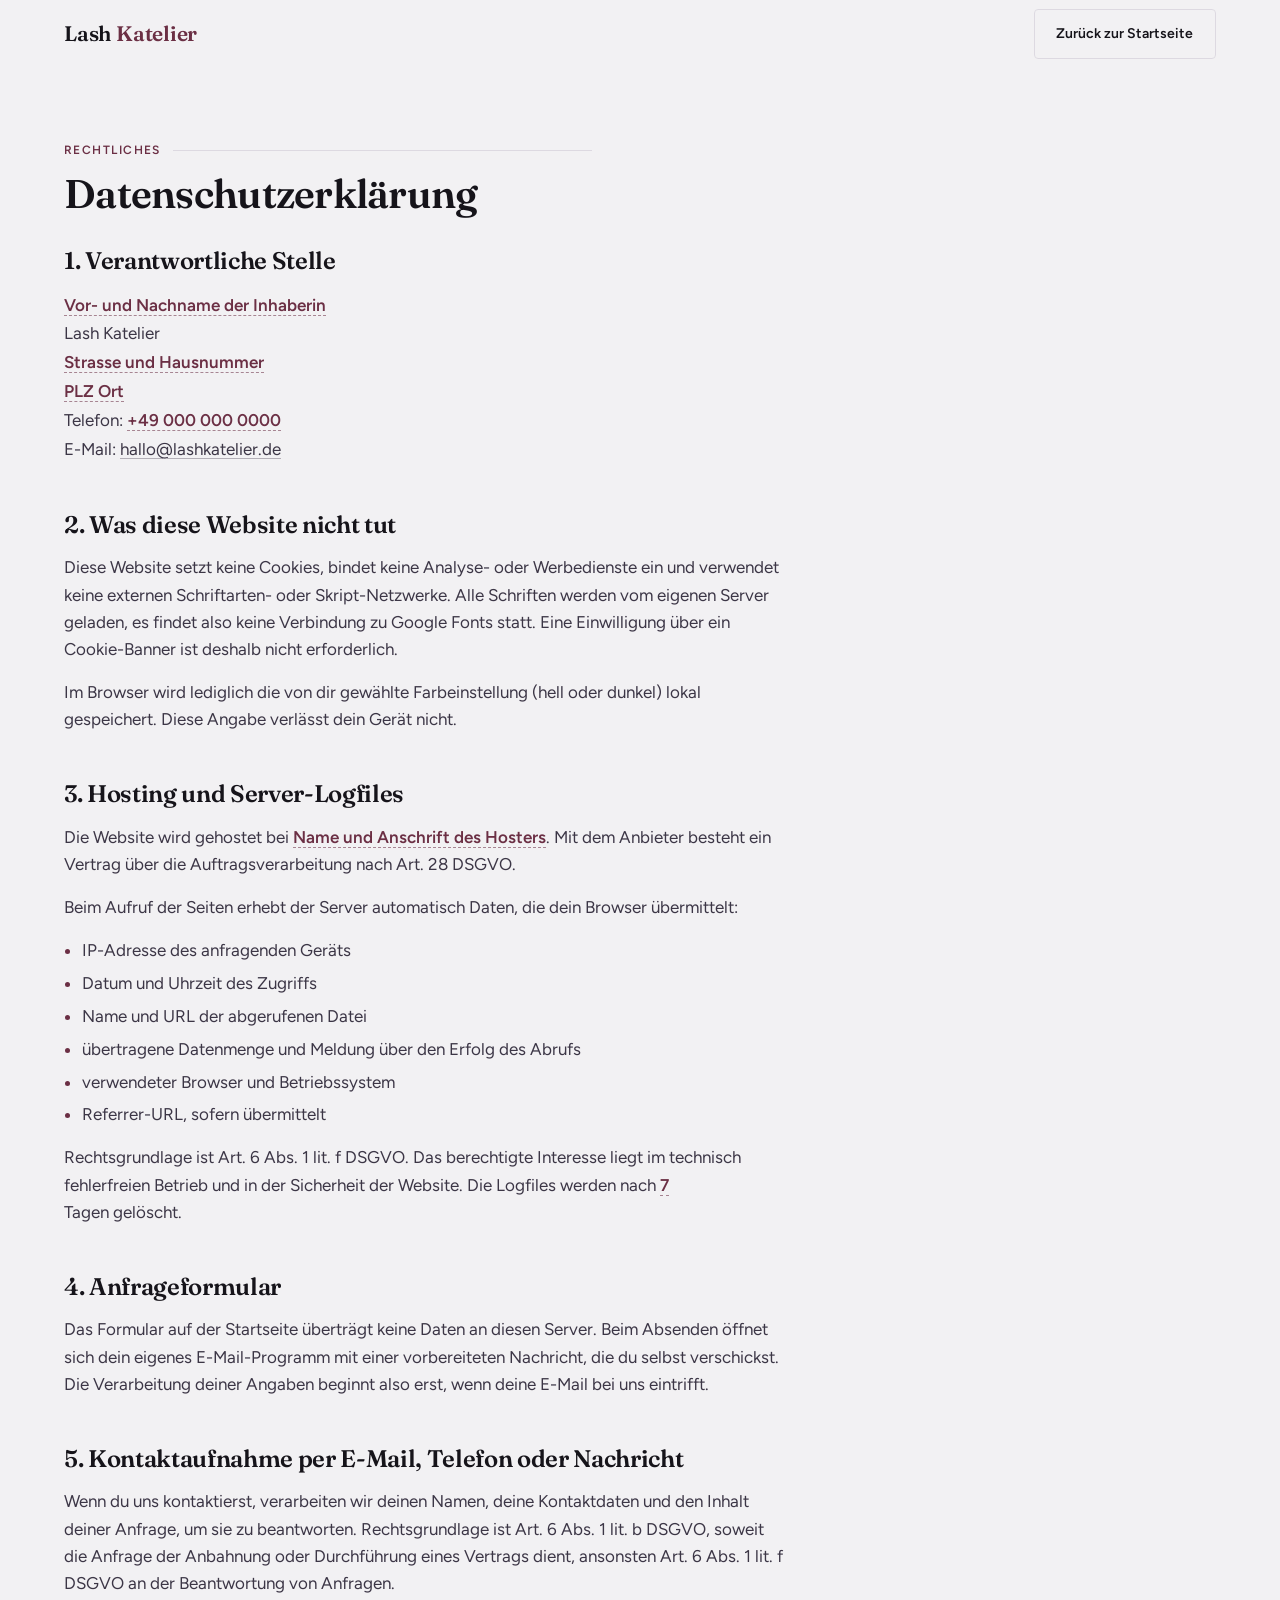
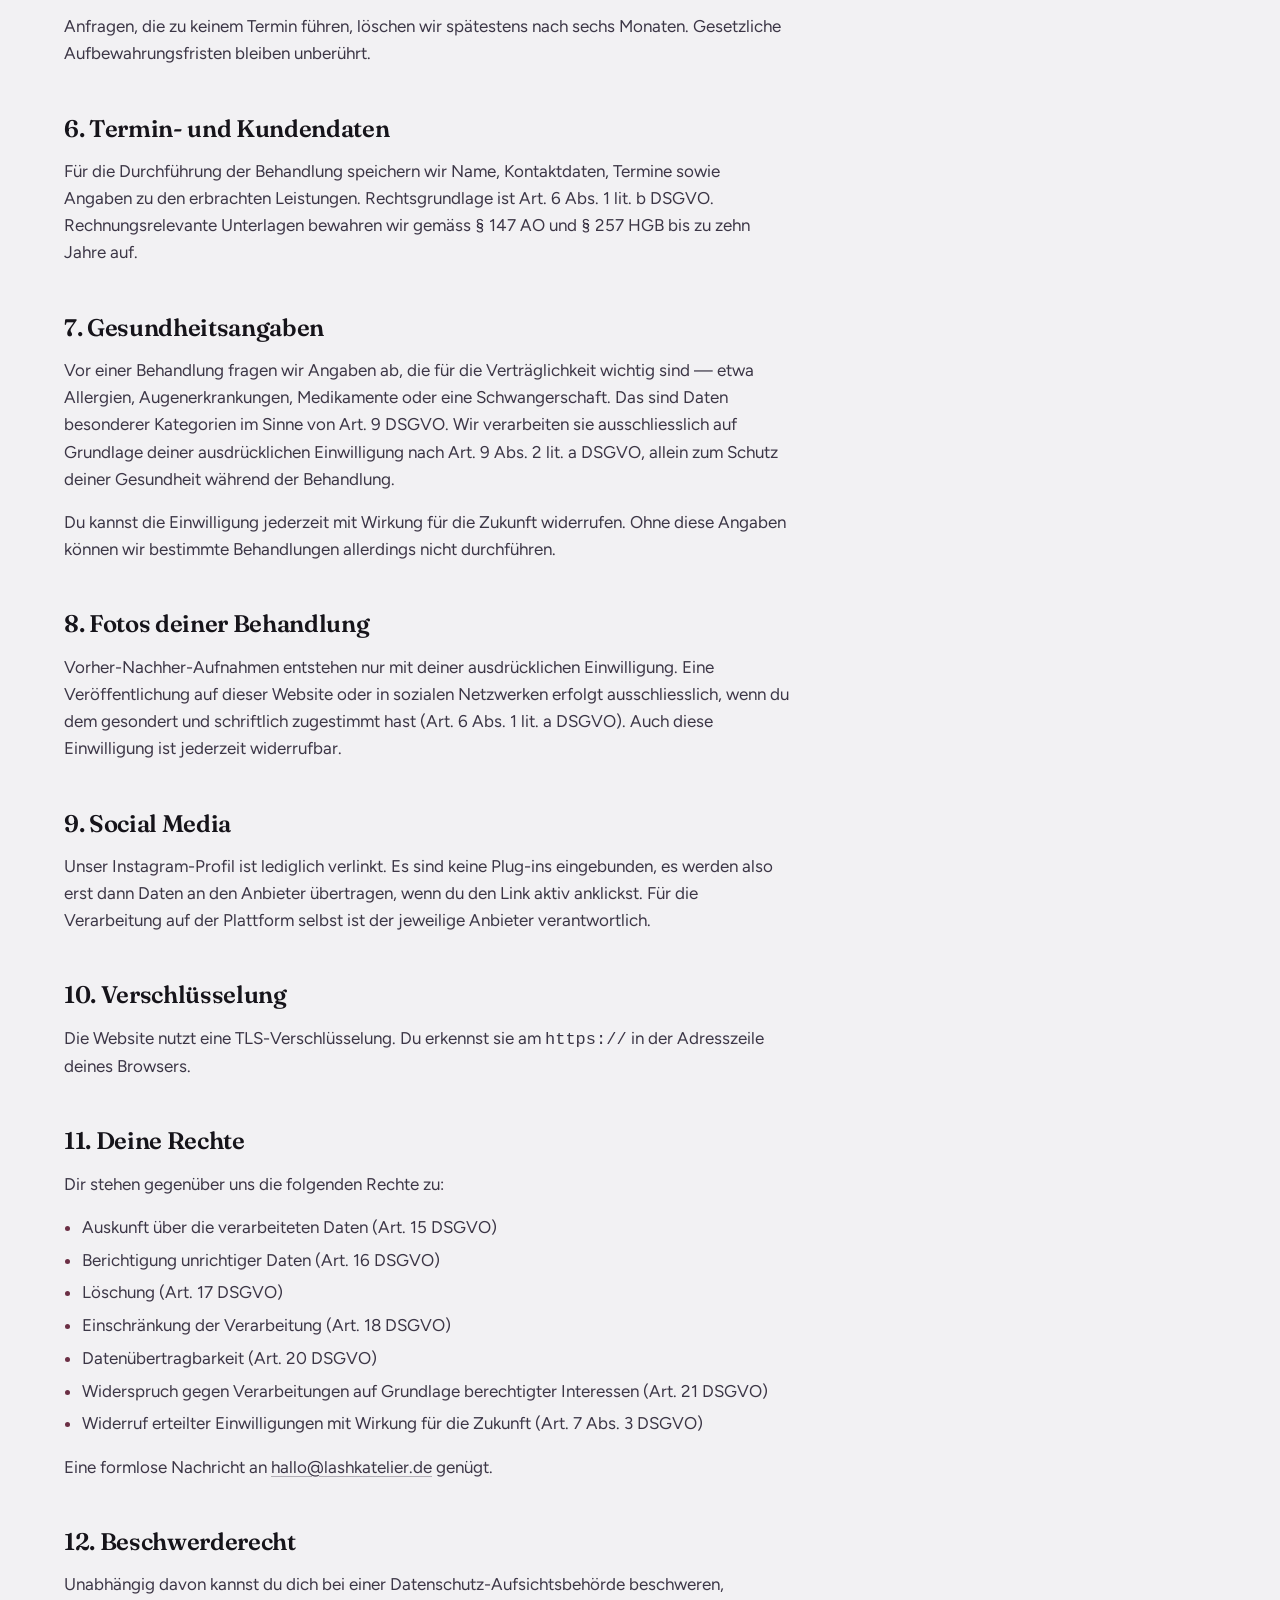
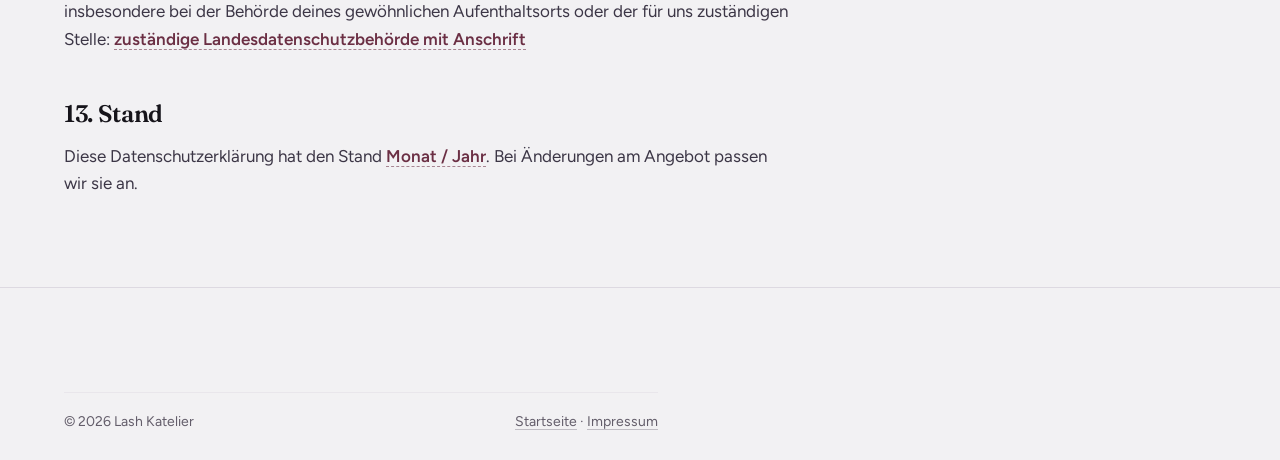
==== commit ca9ad71a: "Typografie und Struktur aufgeräumt Rückmeldung war: Schrift nicht stimmig, insgesamt zu unübersichtl" ====
--- a/datenschutz.html
+++ b/datenschutz.html
@@ -32,7 +32,7 @@
 
     <header class="site-header">
       <div class="shell site-header__inner">
-        <a class="wordmark" href="index.html">Lash <em>Katelier</em></a>
+        <a class="wordmark" href="index.html">Lash <span>Katelier</span></a>
         <div class="header-tools">
           <a class="btn btn--ghost" href="index.html">Zurück zur Startseite</a>
         </div>
@@ -41,7 +41,7 @@
 
     <main id="main">
       <div class="shell page-head">
-        <p class="eyebrow eyebrow--accent">Rechtliches</p>
+        <p class="label">Rechtliches</p>
         <h1 style="font-size: var(--t-h2); margin-top: 0.75rem">
           Datenschutzerklärung
         </h1>
--- a/assets/css/fonts.css
+++ b/assets/css/fonts.css
@@ -1,93 +1,60 @@
 /* ==========================================================================
    Lash Katelier — Schriften, lokal ausgeliefert
+
+   Zwei Familien, beide variabel:
+     Fraunces  Überschriften und Zahlen mit Charakter
+     Figtree   Lauftext, Labels, Bedienelemente
+
    Es wird KEIN Google-Fonts-CDN eingebunden: Die Dateien liegen unter
    /assets/fonts und werden vom eigenen Server geladen. Damit fliesst keine
    IP-Adresse der Besucherinnen an Dritte (LG München I, 3 O 17493/20).
+
+   Kursive Schnitte sind bewusst nicht dabei — sie kosteten 152 KB und wurden
+   nur für zwei Wörter gebraucht. Betonung läuft über Farbe und Gewicht.
+   Sollte doch einmal <em> im Text stehen, verhindert font-synthesis-style
+   in styles.css eine schief gerechnete Fälschung.
    ========================================================================== */
 
-/* Bodoni Moda — variable Schrift, Achsen: opsz 6..96, wght 400..900 */
+/* Fraunces — variabel, Achsen: opsz 9..144, wght 400..700 */
 @font-face {
-  font-family: "Bodoni Moda";
+  font-family: "Fraunces";
   font-style: normal;
-  font-weight: 400 600;
+  font-weight: 400 700;
   font-display: swap;
-  src: url("../fonts/bodoni-moda-var-latin.woff2") format("woff2");
+  src: url("../fonts/fraunces-latin.woff2") format("woff2");
   unicode-range: U+0000-00FF, U+0131, U+0152-0153, U+02BB-02BC, U+02C6, U+02DA,
     U+02DC, U+0304, U+0308, U+0329, U+2000-206F, U+20AC, U+2122, U+2191, U+2193,
     U+2212, U+2215, U+FEFF, U+FFFD;
 }
 @font-face {
-  font-family: "Bodoni Moda";
+  font-family: "Fraunces";
   font-style: normal;
-  font-weight: 400 600;
+  font-weight: 400 700;
   font-display: swap;
-  src: url("../fonts/bodoni-moda-var-latin-ext.woff2") format("woff2");
+  src: url("../fonts/fraunces-latin-ext.woff2") format("woff2");
   unicode-range: U+0100-02BA, U+02BD-02C5, U+02C7-02CC, U+02CE-02D7,
     U+02DD-02FF, U+0304, U+0308, U+0329, U+1D00-1DBF, U+1E00-1E9F, U+1EF2-1EFF,
     U+2020, U+20A0-20AB, U+20AD-20C0, U+2113, U+2C60-2C7F, U+A720-A7FF;
 }
 
+/* Figtree — variabel, Achse: wght 400..700 */
 @font-face {
-  font-family: "Bodoni Moda";
-  font-style: italic;
-  font-weight: 400 600;
+  font-family: "Figtree";
+  font-style: normal;
+  font-weight: 400 700;
   font-display: swap;
-  src: url("../fonts/bodoni-moda-var-italic-latin.woff2") format("woff2");
+  src: url("../fonts/figtree-latin.woff2") format("woff2");
   unicode-range: U+0000-00FF, U+0131, U+0152-0153, U+02BB-02BC, U+02C6, U+02DA,
     U+02DC, U+0304, U+0308, U+0329, U+2000-206F, U+20AC, U+2122, U+2191, U+2193,
     U+2212, U+2215, U+FEFF, U+FFFD;
 }
 @font-face {
-  font-family: "Bodoni Moda";
-  font-style: italic;
-  font-weight: 400 600;
+  font-family: "Figtree";
+  font-style: normal;
+  font-weight: 400 700;
   font-display: swap;
-  src: url("../fonts/bodoni-moda-var-italic-latin-ext.woff2") format("woff2");
+  src: url("../fonts/figtree-latin-ext.woff2") format("woff2");
   unicode-range: U+0100-02BA, U+02BD-02C5, U+02C7-02CC, U+02CE-02D7,
     U+02DD-02FF, U+0304, U+0308, U+0329, U+1D00-1DBF, U+1E00-1E9F, U+1EF2-1EFF,
     U+2020, U+20A0-20AB, U+20AD-20C0, U+2113, U+2C60-2C7F, U+A720-A7FF;
 }
-
-/* Instrument Sans — variable Schrift, Achse: wght 400..700 */
-@font-face {
-  font-family: "Instrument Sans";
-  font-style: normal;
-  font-weight: 400 600;
-  font-display: swap;
-  src: url("../fonts/instrument-sans-var-latin.woff2") format("woff2");
-  unicode-range: U+0000-00FF, U+0131, U+0152-0153, U+02BB-02BC, U+02C6, U+02DA,
-    U+02DC, U+0304, U+0308, U+0329, U+2000-206F, U+20AC, U+2122, U+2191, U+2193,
-    U+2212, U+2215, U+FEFF, U+FFFD;
-}
-@font-face {
-  font-family: "Instrument Sans";
-  font-style: normal;
-  font-weight: 400 600;
-  font-display: swap;
-  src: url("../fonts/instrument-sans-var-latin-ext.woff2") format("woff2");
-  unicode-range: U+0100-02BA, U+02BD-02C5, U+02C7-02CC, U+02CE-02D7,
-    U+02DD-02FF, U+0304, U+0308, U+0329, U+1D00-1DBF, U+1E00-1E9F, U+1EF2-1EFF,
-    U+2020, U+20A0-20AB, U+20AD-20C0, U+2113, U+2C60-2C7F, U+A720-A7FF;
-}
-
-/* IBM Plex Mono — für Massangaben und Datenblatt-Labels */
-@font-face {
-  font-family: "IBM Plex Mono";
-  font-style: normal;
-  font-weight: 400;
-  font-display: swap;
-  src: url("../fonts/ibm-plex-mono-latin.woff2") format("woff2");
-  unicode-range: U+0000-00FF, U+0131, U+0152-0153, U+02BB-02BC, U+02C6, U+02DA,
-    U+02DC, U+0304, U+0308, U+0329, U+2000-206F, U+20AC, U+2122, U+2191, U+2193,
-    U+2212, U+2215, U+FEFF, U+FFFD;
-}
-@font-face {
-  font-family: "IBM Plex Mono";
-  font-style: normal;
-  font-weight: 400;
-  font-display: swap;
-  src: url("../fonts/ibm-plex-mono-latin-ext.woff2") format("woff2");
-  unicode-range: U+0100-02BA, U+02BD-02C5, U+02C7-02CC, U+02CE-02D7,
-    U+02DD-02FF, U+0304, U+0308, U+0329, U+1D00-1DBF, U+1E00-1E9F, U+1EF2-1EFF,
-    U+2020, U+20A0-20AB, U+20AD-20C0, U+2113, U+2C60-2C7F, U+A720-A7FF;
-}
--- a/assets/css/styles.css
+++ b/assets/css/styles.css
@@ -1,106 +1,112 @@
 /* ==========================================================================
    Lash Katelier
-   Gestaltung: das Atelier, nicht der Salon. Werkstattbuch-Typografie,
-   Haarlinien, Massangaben. Ruhige Fläche, ein einziger Akzent (Granat).
+
+   Zwei Schriften, eine Akzentfarbe, klare Blöcke. Hierarchie entsteht über
+   Schriftgewicht und Fläche, nicht über einen dritten Schriftwechsel.
+
    Inhaltsverzeichnis
      01  Tokens
      02  Reset & Basis
-     03  Typografie-Bausteine
-     04  Layout
-     05  Buttons
-     06  Kopfzeile & Navigation
-     07  Hero & Lash Map
-     08  Leistungen (Datenblatt)
-     09  Preisliste
-     10  Ablauf
-     11  Pflege
-     12  Atelier & Bildrahmen
-     13  FAQ
-     14  Kontakt & Formular
-     15  Fusszeile
-     16  Rechtstexte
-     17  Bewegung
+     03  Typografie
+     04  Layout & Abschnitte
+     05  Flächen: Karten und Tafeln
+     06  Buttons & Links
+     07  Kopfzeile & Navigation
+     08  Hero & Lash Map
+     09  Leistungen
+     10  Preisliste
+     11  Ablauf
+     12  Pflege
+     13  Atelier & Bildrahmen
+     14  FAQ
+     15  Kontakt & Formular
+     16  Fusszeile
+     17  Rechtstexte
+     18  Bewegung
    ========================================================================== */
 
 /* 01 — Tokens ============================================================= */
 
 :root {
-  /* Helle Palette: Porzellan mit minimalem Violettstich, Granat als Akzent */
+  /* Porzellan mit minimalem Violettstich, Granat als einziger Akzent */
   --porcelain: #f2f1f3;
-  --paper: #fbfafc;
-  --paper-sunk: #ecebee;
+  --paper: #ffffff;
+  --paper-sunk: #eae8ec;
   --ink: #16141a;
-  --graphite: #625c69;
-  --hairline: #dedae2;
-  --hairline-soft: #e8e5ea;
+  --ink-soft: #3c3646;
+  --graphite: #635d6a;
+  --hairline: #ddd9e1;
+  --hairline-soft: #e9e6eb;
   --garnet: #6b2f44;
   --garnet-hover: #552536;
-  --garnet-tint: #ece0e4;
-  --on-garnet: #fbf7f8;
+  --garnet-tint: #f0e5e9;
+  --on-garnet: #fdfafb;
 
   --bg: var(--porcelain);
   --surface: var(--paper);
   --text: var(--ink);
+  --text-body: var(--ink-soft);
   --text-muted: var(--graphite);
   --accent: var(--garnet);
   --accent-tint: var(--garnet-tint);
-  --shadow: 0 1px 2px rgba(22, 20, 26, 0.04), 0 12px 32px rgba(22, 20, 26, 0.06);
-
-  /* Schrift */
-  --font-display: "Bodoni Moda", "Didot", "Bodoni MT", Georgia, serif;
-  --font-sans: "Instrument Sans", system-ui, -apple-system, "Segoe UI", Roboto,
+  --shadow: 0 1px 2px rgba(22, 20, 26, 0.03), 0 10px 28px rgba(22, 20, 26, 0.05);
+
+  /* Schrift: Fraunces für Überschriften und Zahlen, Figtree für alles andere */
+  --font-display: "Fraunces", Georgia, "Times New Roman", serif;
+  --font-sans: "Figtree", system-ui, -apple-system, "Segoe UI", Roboto,
     sans-serif;
-  --font-mono: "IBM Plex Mono", ui-monospace, SFMono-Regular, Menlo, monospace;
-
-  /* Fliessende Typo-Skala, Verhältnis ~1.25 */
-  --t-micro: 0.6875rem;
-  --t-small: 0.8125rem;
+
+  /* Typo-Skala, Verhältnis ~1.25 */
+  --t-label: 0.75rem;
+  --t-small: 0.875rem;
   --t-body: clamp(1rem, 0.97rem + 0.14vw, 1.0625rem);
-  --t-lede: clamp(1.125rem, 1.05rem + 0.38vw, 1.3125rem);
-  --t-h3: clamp(1.25rem, 1.14rem + 0.5vw, 1.5rem);
-  --t-h2: clamp(1.875rem, 1.5rem + 1.6vw, 2.875rem);
-  /* Obergrenze so gewählt, dass "Millimeterarbeit" (0,72 × Schriftgrad je
-     Zeichenzug ≈ 516 px) in die 556 px breite Hero-Spalte passt. */
-  --t-h1: clamp(2.75rem, 1.7rem + 4.4vw, 4.5rem);
+  --t-lede: clamp(1.0625rem, 1rem + 0.3vw, 1.25rem);
+  --t-h3: clamp(1.1875rem, 1.12rem + 0.3vw, 1.375rem);
+  --t-h2: clamp(1.75rem, 1.42rem + 1.4vw, 2.5rem);
+  /* Gemessen: "Millimeterarbeit" ist in Fraunces 600 genau 6,25 × den
+     Schriftgrad breit. Bei 76 px sind das 475 px und passt damit in die
+     544 px breite Hero-Spalte. Wer die Überschrift ändert, prüft das neu. */
+  --t-h1: clamp(2.375rem, 1.6rem + 3.6vw, 4.75rem);
 
   /* Raster */
-  --shell: 74rem;
-  --measure: 62ch;
-  --gap: clamp(1.5rem, 3vw, 2.5rem);
-  --band-space: clamp(3.75rem, 8vw, 7rem);
-  --radius: 2px;
+  --shell: 72rem;
+  --measure: 66ch;
+  --band-space: clamp(3.5rem, 7vw, 6rem);
+  --radius: 4px;
 }
 
 @media (prefers-color-scheme: dark) {
   :root:not([data-theme="light"]) {
     --porcelain: #131117;
-    --paper: #1a171f;
-    --paper-sunk: #100e14;
-    --ink: #eeebf1;
-    --graphite: #9d96a4;
-    --hairline: #2d2834;
-    --hairline-soft: #241f2a;
+    --paper: #1c1922;
+    --paper-sunk: #0f0d13;
+    --ink: #efecf2;
+    --ink-soft: #d2ccd9;
+    --graphite: #9c95a3;
+    --hairline: #302b38;
+    --hairline-soft: #262130;
     --garnet: #c98b9d;
     --garnet-hover: #dda5b5;
-    --garnet-tint: #2a1c23;
+    --garnet-tint: #2b1d24;
     --on-garnet: #161013;
-    --shadow: 0 1px 2px rgba(0, 0, 0, 0.4), 0 16px 40px rgba(0, 0, 0, 0.35);
+    --shadow: 0 1px 2px rgba(0, 0, 0, 0.4), 0 14px 36px rgba(0, 0, 0, 0.3);
   }
 }
 
 :root[data-theme="dark"] {
   --porcelain: #131117;
-  --paper: #1a171f;
-  --paper-sunk: #100e14;
-  --ink: #eeebf1;
-  --graphite: #9d96a4;
-  --hairline: #2d2834;
-  --hairline-soft: #241f2a;
+  --paper: #1c1922;
+  --paper-sunk: #0f0d13;
+  --ink: #efecf2;
+  --ink-soft: #d2ccd9;
+  --graphite: #9c95a3;
+  --hairline: #302b38;
+  --hairline-soft: #262130;
   --garnet: #c98b9d;
   --garnet-hover: #dda5b5;
-  --garnet-tint: #2a1c23;
+  --garnet-tint: #2b1d24;
   --on-garnet: #161013;
-  --shadow: 0 1px 2px rgba(0, 0, 0, 0.4), 0 16px 40px rgba(0, 0, 0, 0.35);
+  --shadow: 0 1px 2px rgba(0, 0, 0, 0.4), 0 14px 36px rgba(0, 0, 0, 0.3);
 }
 
 /* 02 — Reset & Basis ====================================================== */
@@ -114,19 +120,19 @@
 html {
   -webkit-text-size-adjust: 100%;
   scroll-behavior: smooth;
-  scroll-padding-top: 6rem;
+  scroll-padding-top: 5.5rem;
 }
 
 body {
   margin: 0;
   background: var(--bg);
-  color: var(--text);
+  color: var(--text-body);
   font-family: var(--font-sans);
   font-size: var(--t-body);
-  line-height: 1.65;
-  font-synthesis-weight: none;
+  line-height: 1.6;
+  /* Es sind keine kursiven Schnitte geladen — keine gefälschte Schräge. */
+  font-synthesis: none;
   -webkit-font-smoothing: antialiased;
-  text-rendering: optimizeLegibility;
 }
 
 img,
@@ -139,21 +145,37 @@
   height: auto;
 }
 
+/* Der Browser gibt <figure> von sich aus 40 px Seitenrand und <dl>/<dd> einen
+   Aussenabstand — beides würde das Raster auseinandertreiben. */
+figure,
+blockquote,
+dl,
+dd {
+  margin: 0;
+}
+
 a {
   color: inherit;
   text-decoration-color: color-mix(in srgb, currentColor 35%, transparent);
-  text-underline-offset: 0.22em;
+  text-underline-offset: 0.2em;
   text-decoration-thickness: from-font;
 }
 
 a:hover {
   text-decoration-color: currentColor;
+}
+
+/* Betonung ohne Kursive: über Gewicht */
+em,
+i {
+  font-style: normal;
+  font-weight: 600;
 }
 
 :focus-visible {
   outline: 2px solid var(--accent);
   outline-offset: 3px;
-  border-radius: 1px;
+  border-radius: 2px;
 }
 
 ::selection {
@@ -161,32 +183,24 @@
   color: var(--on-garnet);
 }
 
-hr {
-  border: 0;
-  border-top: 1px solid var(--hairline);
-  margin: 0;
-}
-
-/* 03 — Typografie-Bausteine =============================================== */
+/* 03 — Typografie ========================================================= */
 
 h1,
 h2,
 h3,
 h4 {
   font-family: var(--font-display);
-  font-weight: 400;
-  line-height: 1.06;
-  letter-spacing: -0.012em;
+  font-optical-sizing: auto;
+  color: var(--text);
+  line-height: 1.1;
   text-wrap: balance;
   overflow-wrap: break-word;
-  /* Ohne dies zieht text-wrap: balance die weichen Trennstellen (&shy;) in
-     den Überschriften auch dann heran, wenn das Wort in die Zeile passt. */
+  /* text-wrap: balance würde sonst weiche Trennstellen (&shy;) auch dann
+     heranziehen, wenn das Wort in die Zeile passt. */
   hyphens: none;
   margin: 0;
 }
 
-/* Auf schmalen Geräten passt kein deutsches Kompositum mehr in eine Zeile
-   ("Millimeterarbeit", "Wimpernverlängerung") — dort wird getrennt. */
 @media (max-width: 30em) {
   h1,
   h2,
@@ -197,15 +211,21 @@
 
 h1 {
   font-size: var(--t-h1);
+  font-weight: 600;
+  letter-spacing: -0.018em;
 }
 
 h2 {
   font-size: var(--t-h2);
+  font-weight: 600;
+  letter-spacing: -0.014em;
 }
 
 h3 {
   font-size: var(--t-h3);
-  line-height: 1.2;
+  font-weight: 600;
+  letter-spacing: -0.008em;
+  line-height: 1.25;
 }
 
 p {
@@ -214,24 +234,46 @@
   text-wrap: pretty;
 }
 
-.eyebrow {
-  font-family: var(--font-mono);
-  font-size: var(--t-micro);
-  letter-spacing: 0.16em;
+/* Abschnittsmarke: Nummer, Name, Linie — steht im Textfluss und ist damit
+   auch auf dem Telefon sichtbar. */
+.label {
+  display: flex;
+  align-items: center;
+  gap: 0.75rem;
+  margin: 0;
+  font-size: var(--t-label);
+  font-weight: 600;
+  letter-spacing: 0.12em;
   text-transform: uppercase;
-  color: var(--text-muted);
-  margin: 0;
-}
-
-.eyebrow--accent {
   color: var(--accent);
+}
+
+.label::after {
+  content: "";
+  flex: 1 1 auto;
+  height: 1px;
+  background: var(--hairline);
+}
+
+.label--plain::after {
+  content: none;
+}
+
+.label__num {
+  font-variant-numeric: tabular-nums;
+  opacity: 0.65;
 }
 
 .lede {
   font-size: var(--t-lede);
-  line-height: 1.5;
-  color: var(--text-muted);
-  max-width: 46ch;
+  line-height: 1.55;
+  color: var(--text-muted);
+  max-width: 52ch;
+}
+
+.note {
+  font-size: var(--t-small);
+  color: var(--text-muted);
 }
 
 .skip-link {
@@ -243,6 +285,7 @@
   background: var(--accent);
   color: var(--on-garnet);
   font-size: var(--t-small);
+  font-weight: 600;
   transition: top 0.18s ease;
 }
 
@@ -250,7 +293,14 @@
   top: 1rem;
 }
 
-/* 04 — Layout ============================================================= */
+/* Noch auszufüllende Stellen: erkennbar, aber ruhig */
+.todo {
+  color: var(--accent);
+  font-weight: 600;
+  border-bottom: 1px dashed color-mix(in srgb, var(--accent) 55%, transparent);
+}
+
+/* 04 — Layout & Abschnitte ================================================ */
 
 .shell {
   width: min(100% - 2.5rem, var(--shell));
@@ -264,7 +314,6 @@
 }
 
 .band {
-  border-top: 1px solid var(--hairline);
   padding-block: var(--band-space);
 }
 
@@ -272,94 +321,100 @@
   background: var(--paper-sunk);
 }
 
-/* Zweispaltiges Werkstattbuch-Raster: schmale Marginalie, breite Spalte */
-.layout {
-  display: grid;
-  gap: 1.75rem;
-}
-
-@media (min-width: 62em) {
-  .layout {
-    grid-template-columns: 9.5rem minmax(0, 1fr);
-    column-gap: clamp(2.5rem, 6vw, 5rem);
-    row-gap: 0;
-  }
-}
-
-.layout__aside {
+/* Kopf eines Abschnitts: Marke, Überschrift, Vorspann */
+.band__head {
   display: flex;
   flex-direction: column;
-  gap: 0.5rem;
-}
-
-@media (min-width: 62em) {
-  .layout__aside {
-    position: sticky;
-    top: 6.5rem;
-    align-self: start;
-  }
-}
-
-.layout__aside .aside-note {
-  display: none;
-  font-size: var(--t-small);
-  color: var(--text-muted);
-  line-height: 1.5;
-  max-width: 22ch;
-}
-
-@media (min-width: 62em) {
-  .layout__aside .aside-note {
-    display: block;
-    padding-top: 0.75rem;
-    border-top: 1px solid var(--hairline);
-  }
-}
-
-.section-head {
+  gap: 0.9rem;
+  margin-bottom: clamp(2rem, 4vw, 3rem);
+}
+
+.band__head h2 {
+  max-width: 30ch;
+}
+
+.stack {
   display: flex;
   flex-direction: column;
   gap: 1rem;
-  margin-bottom: clamp(2rem, 4vw, 3.25rem);
-}
-
-.stack {
+}
+
+.prose-block {
   display: flex;
   flex-direction: column;
   gap: 1rem;
 }
 
-/* 05 — Buttons ============================================================ */
+/* 05 — Flächen: Karten und Tafeln ========================================= */
+
+.card {
+  display: flex;
+  flex-direction: column;
+  gap: 0.75rem;
+  padding: clamp(1.25rem, 2.4vw, 1.75rem);
+  background: var(--surface);
+  border: 1px solid var(--hairline);
+  border-radius: var(--radius);
+}
+
+.panel {
+  padding: clamp(1.5rem, 3vw, 2.5rem);
+  background: var(--surface);
+  border: 1px solid var(--hairline);
+  border-radius: var(--radius);
+}
+
+/* Kennzahlen am Fuss einer Karte: Bezeichnung links, Wert rechts */
+.meta {
+  display: grid;
+  gap: 0.45rem;
+  margin: auto 0 0;
+  padding-top: 1rem;
+  border-top: 1px solid var(--hairline-soft);
+}
+
+.meta > div {
+  display: flex;
+  align-items: baseline;
+  justify-content: space-between;
+  gap: 1rem;
+}
+
+.meta dt {
+  font-size: var(--t-small);
+  color: var(--text-muted);
+}
+
+.meta dd {
+  margin: 0;
+  font-size: var(--t-small);
+  font-weight: 600;
+  color: var(--text);
+  font-variant-numeric: tabular-nums;
+  text-align: right;
+}
+
+/* 06 — Buttons & Links ==================================================== */
 
 .btn {
   --btn-bg: transparent;
   --btn-fg: var(--text);
-  --btn-line: var(--text);
+  --btn-line: var(--hairline);
   display: inline-flex;
   align-items: center;
-  gap: 0.6rem;
-  padding: 0.85rem 1.5rem;
+  gap: 0.5rem;
+  padding: 0.8rem 1.35rem;
   background: var(--btn-bg);
   color: var(--btn-fg);
   border: 1px solid var(--btn-line);
   border-radius: var(--radius);
-  font-family: var(--font-sans);
-  font-size: var(--t-small);
-  font-weight: 500;
-  letter-spacing: 0.06em;
-  text-transform: uppercase;
+  font-family: inherit;
+  font-size: var(--t-small);
+  font-weight: 600;
   text-decoration: none;
   cursor: pointer;
   transition: background-color 0.2s ease, color 0.2s ease,
-    border-color 0.2s ease, transform 0.2s ease;
-}
-
-.btn:hover {
-  transform: translateY(-1px);
-}
-
-.btn:active {
-  transform: translateY(0);
+    border-color 0.2s ease;
 }
 
 .btn--solid {
@@ -373,10 +428,6 @@
   --btn-line: var(--garnet-hover);
 }
 
-.btn--ghost {
-  --btn-line: var(--hairline);
-}
-
 .btn--ghost:hover {
   --btn-line: var(--text);
 }
@@ -394,97 +445,6 @@
   flex-wrap: wrap;
   gap: 0.75rem;
   align-items: center;
-}
-
-/* 06 — Kopfzeile & Navigation ============================================= */
-
-.site-header {
-  position: sticky;
-  top: 0;
-  z-index: 50;
-  background: color-mix(in srgb, var(--bg) 88%, transparent);
-  backdrop-filter: blur(14px);
-  border-bottom: 1px solid transparent;
-  transition: border-color 0.25s ease, background-color 0.25s ease;
-}
-
-.site-header.is-stuck {
-  border-bottom-color: var(--hairline);
-}
-
-.site-header__inner {
-  display: flex;
-  align-items: center;
-  justify-content: space-between;
-  gap: 1rem;
-  min-height: 4.5rem;
-}
-
-.wordmark {
-  display: inline-flex;
-  align-items: baseline;
-  gap: 0.35rem;
-  font-family: var(--font-display);
-  font-size: 1.375rem;
-  letter-spacing: 0.01em;
-  text-decoration: none;
-  white-space: nowrap;
-}
-
-.wordmark em {
-  font-style: italic;
-  color: var(--accent);
-}
-
-.nav {
-  display: none;
-}
-
-@media (min-width: 62em) {
-  .nav {
-    display: flex;
-    align-items: center;
-    gap: clamp(1.1rem, 2vw, 1.9rem);
-  }
-}
-
-.nav__link {
-  position: relative;
-  font-size: var(--t-small);
-  letter-spacing: 0.03em;
-  text-decoration: none;
-  color: var(--text-muted);
-  padding-block: 0.35rem;
-  transition: color 0.2s ease;
-}
-
-.nav__link::after {
-  content: "";
-  position: absolute;
-  left: 0;
-  right: 0;
-  bottom: 0;
-  height: 1px;
-  background: var(--accent);
-  transform: scaleX(0);
-  transform-origin: left;
-  transition: transform 0.25s ease;
-}
-
-.nav__link:hover,
-.nav__link.is-active {
-  color: var(--text);
-}
-
-.nav__link.is-active::after,
-.nav__link:hover::after {
-  transform: scaleX(1);
-}
-
-.header-tools {
-  display: flex;
-  align-items: center;
-  gap: 0.5rem;
 }
 
 .icon-btn {
@@ -506,6 +466,96 @@
   color: var(--accent);
 }
 
+/* 07 — Kopfzeile & Navigation ============================================= */
+
+.site-header {
+  position: sticky;
+  top: 0;
+  z-index: 50;
+  background: color-mix(in srgb, var(--bg) 90%, transparent);
+  backdrop-filter: blur(14px);
+  border-bottom: 1px solid transparent;
+  transition: border-color 0.25s ease;
+}
+
+.site-header.is-stuck {
+  border-bottom-color: var(--hairline);
+}
+
+.site-header__inner {
+  display: flex;
+  align-items: center;
+  justify-content: space-between;
+  gap: 1rem;
+  min-height: 4.25rem;
+}
+
+.wordmark {
+  font-family: var(--font-display);
+  font-optical-sizing: auto;
+  font-size: 1.3125rem;
+  font-weight: 600;
+  letter-spacing: -0.01em;
+  color: var(--text);
+  text-decoration: none;
+  white-space: nowrap;
+}
+
+.wordmark span {
+  color: var(--accent);
+}
+
+.nav {
+  display: none;
+}
+
+@media (min-width: 56em) {
+  .nav {
+    display: flex;
+    align-items: center;
+    gap: clamp(1.25rem, 2.2vw, 2rem);
+  }
+}
+
+.nav__link {
+  position: relative;
+  font-size: var(--t-small);
+  font-weight: 500;
+  color: var(--text-muted);
+  text-decoration: none;
+  padding-block: 0.35rem;
+  transition: color 0.2s ease;
+}
+
+.nav__link::after {
+  content: "";
+  position: absolute;
+  left: 0;
+  right: 0;
+  bottom: 0;
+  height: 2px;
+  background: var(--accent);
+  transform: scaleX(0);
+  transform-origin: left;
+  transition: transform 0.25s ease;
+}
+
+.nav__link:hover,
+.nav__link.is-active {
+  color: var(--text);
+}
+
+.nav__link:hover::after,
+.nav__link.is-active::after {
+  transform: scaleX(1);
+}
+
+.header-tools {
+  display: flex;
+  align-items: center;
+  gap: 0.5rem;
+}
+
 .header-tools .btn {
   display: none;
 }
@@ -520,7 +570,7 @@
   display: inline-grid;
 }
 
-@media (min-width: 62em) {
+@media (min-width: 56em) {
   .nav-toggle {
     display: none;
   }
@@ -548,7 +598,6 @@
   }
 }
 
-/* Mobiles Menü */
 .mobile-nav {
   display: grid;
   grid-template-rows: 0fr;
@@ -569,7 +618,7 @@
 .mobile-nav__list {
   list-style: none;
   margin: 0;
-  padding: 1rem 0 1.75rem;
+  padding: 0.75rem 0 1.5rem;
   display: flex;
   flex-direction: column;
 }
@@ -579,22 +628,26 @@
   justify-content: space-between;
   align-items: baseline;
   gap: 1rem;
-  padding: 0.85rem 0;
+  padding: 0.8rem 0;
   border-bottom: 1px solid var(--hairline-soft);
+  color: var(--text);
   font-size: 1.0625rem;
+  font-weight: 500;
   text-decoration: none;
 }
 
-.mobile-nav__list a span {
-  font-family: var(--font-mono);
-  font-size: var(--t-micro);
-  color: var(--text-muted);
-}
-
-/* 07 — Hero & Lash Map ==================================================== */
+.mobile-nav__list span {
+  font-size: var(--t-label);
+  font-weight: 600;
+  color: var(--accent);
+  font-variant-numeric: tabular-nums;
+  opacity: 0.7;
+}
+
+/* 08 — Hero & Lash Map ==================================================== */
 
 .hero {
-  padding-block: clamp(2.5rem, 6vw, 5rem) clamp(3rem, 7vw, 6rem);
+  padding-block: clamp(2.5rem, 5vw, 4.5rem) clamp(3rem, 6vw, 5rem);
 }
 
 .hero__grid {
@@ -603,82 +656,70 @@
   align-items: center;
 }
 
-@media (min-width: 62em) {
+@media (min-width: 56em) {
   .hero__grid {
     grid-template-columns: minmax(0, 1fr) minmax(0, 1fr);
-    gap: clamp(3rem, 5vw, 5rem);
   }
 }
 
 .hero__title {
-  /* Der Zeilenfall steht im Markup — balance würde ihn überstimmen.
-     Umbrechen darf die Zeile trotzdem, sonst läuft sie schmal heraus. */
+  /* Der Zeilenfall steht im Markup, balance würde ihn überstimmen. */
   text-wrap: wrap;
-  margin-block: 1.25rem 1.5rem;
-}
-
-.hero__title em {
-  font-style: italic;
+  margin-block: 1.1rem 1.25rem;
+}
+
+.hero__title span {
   color: var(--accent);
 }
 
 .hero__meta {
   display: flex;
   flex-wrap: wrap;
-  gap: 0.5rem 1.25rem;
-  margin-top: 2.25rem;
-  padding-top: 1.25rem;
-  border-top: 1px solid var(--hairline);
-  font-family: var(--font-mono);
-  font-size: var(--t-micro);
-  letter-spacing: 0.1em;
-  text-transform: uppercase;
-  color: var(--text-muted);
-}
-
-.hero__meta span {
-  display: inline-flex;
-  align-items: center;
   gap: 0.5rem;
-}
-
-.hero__meta span::before {
-  content: "";
-  width: 4px;
-  height: 4px;
-  background: var(--accent);
-  border-radius: 50%;
+  margin-top: 2rem;
+  padding: 0;
+  list-style: none;
+}
+
+.hero__meta li {
+  padding: 0.35rem 0.75rem;
+  border: 1px solid var(--hairline);
+  border-radius: 100px;
+  font-size: var(--t-small);
+  color: var(--text-muted);
 }
 
 /* Die Lash Map: das Diagramm, das vor jedem Set gezeichnet wird */
 .lashmap {
-  position: relative;
+  margin: 0;
+  padding: clamp(1rem, 2.2vw, 1.5rem);
   background: var(--surface);
   border: 1px solid var(--hairline);
   border-radius: var(--radius);
-  padding: clamp(1rem, 2.5vw, 1.75rem);
   box-shadow: var(--shadow);
-}
-
-.lashmap__caption {
-  display: flex;
-  flex-wrap: wrap;
-  justify-content: space-between;
-  gap: 0.5rem 1rem;
-  padding-top: 0.9rem;
-  margin-top: 0.5rem;
-  border-top: 1px solid var(--hairline-soft);
-  font-family: var(--font-mono);
-  font-size: var(--t-micro);
-  letter-spacing: 0.09em;
-  text-transform: uppercase;
-  color: var(--text-muted);
 }
 
 .lashmap svg {
   width: 100%;
   height: auto;
   overflow: visible;
+}
+
+.lashmap__caption {
+  display: flex;
+  flex-wrap: wrap;
+  justify-content: space-between;
+  gap: 0.35rem 1rem;
+  margin-top: 0.75rem;
+  padding-top: 0.8rem;
+  border-top: 1px solid var(--hairline-soft);
+  font-size: var(--t-small);
+  color: var(--text-muted);
+}
+
+.lashmap__caption b {
+  font-weight: 600;
+  color: var(--text);
 }
 
 .lm-lid {
@@ -692,12 +733,12 @@
   fill: none;
   stroke: var(--text);
   stroke-width: 1.2;
-  opacity: 0.5;
+  opacity: 0.45;
 }
 
 .lm-pupil {
   fill: var(--text);
-  opacity: 0.14;
+  opacity: 0.12;
 }
 
 .lm-lash {
@@ -710,131 +751,82 @@
   stroke: var(--accent);
   stroke-width: 0.75;
   stroke-dasharray: 3 4;
-  opacity: 0.5;
+  opacity: 0.45;
 }
 
 .lm-mm {
-  font-family: var(--font-mono);
-  font-size: 15px;
+  font-family: var(--font-display);
+  font-size: 16px;
+  font-weight: 600;
+  font-variant-numeric: tabular-nums;
   fill: var(--accent);
   text-anchor: middle;
-  letter-spacing: 0.04em;
 }
 
 .lm-axis {
+  fill: none;
   stroke: var(--hairline);
   stroke-width: 1;
 }
 
 .lm-note {
-  font-family: var(--font-mono);
+  font-family: var(--font-sans);
   font-size: 12px;
+  font-weight: 500;
   fill: var(--text-muted);
-  letter-spacing: 0.12em;
-  text-transform: uppercase;
-}
-
-/* 08 — Leistungen als Datenblatt ========================================== */
+}
+
+/* 09 — Leistungen ========================================================= */
 
 .services {
-  display: flex;
-  flex-direction: column;
-}
-
-.service {
-  display: grid;
-  gap: 1.25rem;
-  padding-block: clamp(1.75rem, 3.5vw, 2.75rem);
-  border-top: 1px solid var(--hairline);
-}
-
-.service:first-child {
-  border-top: 0;
-  padding-top: 0;
-}
-
-@media (min-width: 48em) {
-  .service {
-    grid-template-columns: minmax(0, 1fr) minmax(0, 1fr);
-    column-gap: clamp(2rem, 5vw, 4rem);
-  }
-}
-
-.service__title {
-  display: flex;
-  align-items: baseline;
-  gap: 0.75rem;
-  flex-wrap: wrap;
-}
-
-.service__ref {
-  font-family: var(--font-mono);
-  font-size: var(--t-micro);
-  letter-spacing: 0.12em;
-  color: var(--accent);
+  display: grid;
+  gap: 1rem;
+}
+
+@media (min-width: 52em) {
+  .services {
+    grid-template-columns: repeat(3, minmax(0, 1fr));
+  }
 }
 
 .service__text {
-  margin-top: 0.85rem;
-  color: var(--text-muted);
-}
-
-/* Spezifikationstabelle: Curl, Stärke, Länge, Dauer */
-.spec {
-  display: grid;
-  grid-template-columns: auto minmax(0, 1fr);
-  gap: 0;
+  color: var(--text-body);
+  font-size: var(--t-small);
+  line-height: 1.6;
+  max-width: none;
+}
+
+/* Was in welcher Technik möglich ist — als Fliesstext, nicht als Datenblatt */
+.service__detail {
   margin: 0;
-  align-self: start;
-  border-top: 1px solid var(--hairline-soft);
-}
-
-.spec dt,
-.spec dd {
-  margin: 0;
-  padding: 0.55rem 0;
-  border-bottom: 1px solid var(--hairline-soft);
-  font-size: var(--t-small);
-}
-
-.spec dt {
-  font-family: var(--font-mono);
-  font-size: var(--t-micro);
-  letter-spacing: 0.1em;
-  text-transform: uppercase;
-  color: var(--text-muted);
-  padding-right: 1.75rem;
-  white-space: nowrap;
-}
-
-.spec dd {
-  font-variant-numeric: tabular-nums;
-  text-align: right;
-}
-
-/* 09 — Preisliste ========================================================= */
+  font-size: var(--t-small);
+  color: var(--text-muted);
+  max-width: none;
+}
+
+/* 10 — Preisliste ========================================================= */
 
 .pricing {
   display: grid;
-  gap: clamp(2rem, 4vw, 3rem);
-}
-
-@media (min-width: 55em) {
+  gap: clamp(1.75rem, 3.5vw, 2.75rem);
+}
+
+@media (min-width: 52em) {
   .pricing {
     grid-template-columns: repeat(2, minmax(0, 1fr));
-    column-gap: clamp(2.5rem, 6vw, 5rem);
+    column-gap: clamp(2.5rem, 5vw, 4rem);
   }
 }
 
 .price-group__title {
-  font-family: var(--font-mono);
-  font-size: var(--t-micro);
-  letter-spacing: 0.16em;
-  text-transform: uppercase;
-  color: var(--accent);
-  padding-bottom: 0.75rem;
-  border-bottom: 1px solid var(--text);
-  margin: 0 0 0.25rem;
+  margin: 0 0 0.35rem;
+  padding-bottom: 0.6rem;
+  border-bottom: 2px solid var(--accent);
+  font-family: var(--font-display);
+  font-optical-sizing: auto;
+  font-size: 1.0625rem;
+  font-weight: 600;
+  color: var(--text);
 }
 
 .price-list {
@@ -843,47 +835,51 @@
   padding: 0;
 }
 
-/* Zeile im Ledger: Bezeichnung — Punktführung — Betrag, Hinweis darunter */
+/* Zeile: Bezeichnung — Punktführung — Betrag, Hinweis darunter */
 .price-list li {
   display: grid;
   grid-template-columns: auto minmax(1.5rem, 1fr) auto;
   align-items: baseline;
   column-gap: 0.6rem;
-  padding: 0.7rem 0;
+  padding: 0.65rem 0;
   border-bottom: 1px solid var(--hairline-soft);
 }
 
 .price-list__note {
   grid-column: 1 / -1;
+  padding-top: 0.1rem;
   font-size: var(--t-small);
   color: var(--text-muted);
   line-height: 1.4;
-  padding-top: 0.15rem;
-}
-
-/* Leeres Element ohne Höhe: seine Grundlinie ist die Unterkante, die dotted
-   Linie liegt damit exakt auf der Schriftlinie von Bezeichnung und Betrag. */
+}
+
+/* Leeres Element ohne Höhe: seine Grundlinie ist die Unterkante, die Punkte
+   liegen damit genau auf der Schriftlinie von Bezeichnung und Betrag. */
 .price-list__leader {
   align-self: baseline;
   height: 0;
   border-bottom: 1px dotted
-    color-mix(in srgb, var(--text-muted) 55%, transparent);
+    color-mix(in srgb, var(--text-muted) 45%, transparent);
 }
 
 .price-list__value {
+  font-family: var(--font-display);
+  font-optical-sizing: auto;
+  font-weight: 600;
   font-variant-numeric: tabular-nums;
+  color: var(--text);
   white-space: nowrap;
 }
 
 .price-note {
   grid-column: 1 / -1;
-  font-size: var(--t-small);
-  color: var(--text-muted);
-  max-width: 68ch;
-  padding-top: 0.5rem;
-}
-
-/* 10 — Ablauf (echte Reihenfolge, darum nummeriert) ======================= */
+  margin-top: 0.5rem;
+  font-size: var(--t-small);
+  color: var(--text-muted);
+  max-width: 72ch;
+}
+
+/* 11 — Ablauf (echte Reihenfolge, darum nummeriert) ======================= */
 
 .steps {
   counter-reset: step;
@@ -891,55 +887,56 @@
   margin: 0;
   padding: 0;
   display: grid;
-  gap: 0;
-}
-
-@media (min-width: 55em) {
+  gap: 1rem;
+}
+
+@media (min-width: 34em) {
   .steps {
     grid-template-columns: repeat(2, minmax(0, 1fr));
-    column-gap: clamp(2.5rem, 5vw, 4rem);
+  }
+}
+
+@media (min-width: 52em) {
+  .steps {
+    grid-template-columns: repeat(3, minmax(0, 1fr));
   }
 }
 
 .steps li {
   counter-increment: step;
-  position: relative;
-  padding: 1.5rem 0 1.5rem 3.5rem;
-  border-top: 1px solid var(--hairline-soft);
+  display: flex;
+  flex-direction: column;
+  gap: 0.4rem;
+  padding-top: 1rem;
+  border-top: 2px solid var(--hairline);
 }
 
 .steps li::before {
   content: counter(step, decimal-leading-zero);
-  position: absolute;
-  left: 0;
-  top: 1.55rem;
-  font-family: var(--font-mono);
-  font-size: var(--t-micro);
-  letter-spacing: 0.1em;
+  font-family: var(--font-display);
+  font-optical-sizing: auto;
+  font-size: 0.9375rem;
+  font-weight: 600;
+  font-variant-numeric: tabular-nums;
   color: var(--accent);
 }
 
-.steps h3 {
-  margin-bottom: 0.4rem;
-}
-
 .steps p {
-  color: var(--text-muted);
-  font-size: var(--t-small);
-  line-height: 1.6;
-}
-
-/* 11 — Pflege ============================================================= */
+  font-size: var(--t-small);
+  color: var(--text-muted);
+  line-height: 1.55;
+}
+
+/* 12 — Pflege ============================================================= */
 
 .care {
   display: grid;
-  gap: clamp(2rem, 4vw, 3rem);
-}
-
-@media (min-width: 48em) {
+  gap: 1rem;
+}
+
+@media (min-width: 44em) {
   .care {
     grid-template-columns: repeat(2, minmax(0, 1fr));
-    column-gap: clamp(2.5rem, 6vw, 4.5rem);
   }
 }
 
@@ -947,86 +944,93 @@
   list-style: none;
   margin: 0.25rem 0 0;
   padding: 0;
-  display: flex;
-  flex-direction: column;
 }
 
 .care__list li {
   display: grid;
-  grid-template-columns: 1.5rem minmax(0, 1fr);
-  gap: 0.75rem;
-  padding: 0.7rem 0;
+  grid-template-columns: 1.25rem minmax(0, 1fr);
+  gap: 0.6rem;
+  padding: 0.55rem 0;
   border-bottom: 1px solid var(--hairline-soft);
   font-size: var(--t-small);
-  line-height: 1.55;
+  line-height: 1.5;
+}
+
+.care__list li:last-child {
+  border-bottom: 0;
+  padding-bottom: 0;
 }
 
 .care__list li::before {
-  font-family: var(--font-mono);
-  font-size: 0.8125rem;
-  line-height: 1.55;
+  font-weight: 600;
+  line-height: 1.5;
 }
 
 .care__list--do li::before {
-  content: "+";
+  content: "✓";
   color: var(--accent);
 }
 
 .care__list--dont li::before {
-  content: "\2212"; /* Minuszeichen */
-  color: var(--text-muted);
-}
-
-/* 12 — Atelier & Bildrahmen =============================================== */
+  content: "✕";
+  color: var(--text-muted);
+}
+
+/* 13 — Atelier & Bildrahmen =============================================== */
 
 .studio {
   display: grid;
-  gap: clamp(2rem, 4vw, 3.5rem);
+  gap: clamp(2rem, 4vw, 3rem);
   align-items: start;
 }
 
-@media (min-width: 55em) {
+@media (min-width: 52em) {
   .studio {
-    grid-template-columns: minmax(0, 1fr) minmax(0, 0.85fr);
+    grid-template-columns: minmax(0, 1fr) minmax(0, 0.9fr);
   }
 }
 
 .facts {
   display: grid;
   grid-template-columns: repeat(2, minmax(0, 1fr));
-  gap: 1.5rem 2rem;
-  margin-top: 2.25rem;
-  padding-top: 1.75rem;
+  gap: 1.25rem 1.5rem;
+  margin: 2rem 0 0;
+  padding-top: 1.5rem;
   border-top: 1px solid var(--hairline);
 }
 
-.facts div {
-  display: flex;
-  flex-direction: column;
-  gap: 0.2rem;
+.facts > div {
+  display: flex;
+  flex-direction: column-reverse;
+  gap: 0.15rem;
 }
 
 .facts dt {
-  font-family: var(--font-mono);
-  font-size: var(--t-micro);
-  letter-spacing: 0.12em;
-  text-transform: uppercase;
+  font-size: var(--t-small);
   color: var(--text-muted);
 }
 
 .facts dd {
   margin: 0;
   font-family: var(--font-display);
-  font-size: 1.75rem;
-  line-height: 1.1;
+  font-optical-sizing: auto;
+  font-size: 1.5rem;
+  font-weight: 600;
+  line-height: 1.15;
+  color: var(--text);
   font-variant-numeric: tabular-nums;
 }
 
-/* Bildrahmen — zeigt einen sauberen Platzhalter, solange kein Foto liegt */
+.facts dd small {
+  font-size: 0.9375rem;
+  font-weight: 500;
+}
+
+/* Bildrahmen: zeigt einen ruhigen Platzhalter, solange kein Foto liegt */
 .gallery {
   display: grid;
   grid-template-columns: repeat(2, minmax(0, 1fr));
-  gap: 1rem;
+  gap: 0.75rem;
 }
 
 .frame {
@@ -1053,32 +1057,17 @@
   position: absolute;
   inset: 0;
   display: none;
-  flex-direction: column;
-  justify-content: flex-end;
-  gap: 0.35rem;
-  padding: 1rem;
-  font-family: var(--font-mono);
-  font-size: var(--t-micro);
-  letter-spacing: 0.1em;
-  text-transform: uppercase;
-  color: var(--text-muted);
-}
-
-.frame__fallback::before {
-  content: "";
-  position: absolute;
-  inset: 0.75rem;
-  border: 1px dashed var(--hairline);
+  align-items: flex-end;
+  padding: 0.9rem;
+  font-size: var(--t-small);
+  color: var(--text-muted);
 }
 
 .frame.is-empty {
-  background: repeating-linear-gradient(
-    -45deg,
-    var(--paper-sunk),
-    var(--paper-sunk) 9px,
-    var(--hairline-soft) 9px,
-    var(--hairline-soft) 10px
-  );
+  /* Heller als das Band, damit der Platzhalter auch auf .band--sunk sichtbar
+     bleibt — sonst verschwindet er im Hintergrund. */
+  background: var(--surface);
+  border-style: dashed;
 }
 
 .frame.is-empty img {
@@ -1089,14 +1078,14 @@
   display: flex;
 }
 
-/* 13 — FAQ ================================================================ */
+/* 14 — FAQ ================================================================ */
 
 .faq {
   border-top: 1px solid var(--hairline);
 }
 
 .faq details {
-  border-bottom: 1px solid var(--hairline-soft);
+  border-bottom: 1px solid var(--hairline);
 }
 
 .faq summary {
@@ -1104,10 +1093,12 @@
   align-items: baseline;
   justify-content: space-between;
   gap: 1.5rem;
-  padding: 1.15rem 0;
+  padding: 1.1rem 0;
   cursor: pointer;
   list-style: none;
+  color: var(--text);
   font-size: 1.0625rem;
+  font-weight: 500;
   transition: color 0.2s ease;
 }
 
@@ -1122,39 +1113,48 @@
 .faq summary::after {
   content: "+";
   flex: none;
-  font-family: var(--font-mono);
-  font-size: 1.05rem;
+  font-size: 1.25rem;
+  font-weight: 400;
+  line-height: 1;
   color: var(--accent);
-  transition: transform 0.25s ease;
 }
 
 .faq details[open] summary::after {
-  content: "\2212";
+  content: "–";
 }
 
 .faq__answer {
-  padding: 0 0 1.5rem;
-  color: var(--text-muted);
-  max-width: 68ch;
-}
-
-/* 14 — Kontakt & Formular ================================================= */
+  padding: 0 0 1.4rem;
+  color: var(--text-muted);
+  max-width: 72ch;
+}
+
+/* 15 — Kontakt & Formular ================================================= */
 
 .contact {
   display: grid;
-  gap: clamp(2.5rem, 5vw, 4rem);
+  gap: clamp(2rem, 4vw, 3rem);
   align-items: start;
 }
 
-@media (min-width: 55em) {
+@media (min-width: 52em) {
   .contact {
-    grid-template-columns: minmax(0, 0.9fr) minmax(0, 1.1fr);
-  }
+    grid-template-columns: minmax(0, 0.85fr) minmax(0, 1.15fr);
+  }
+}
+
+.contact__title {
+  margin: 0 0 0.5rem;
+  font-size: var(--t-label);
+  font-weight: 600;
+  letter-spacing: 0.1em;
+  text-transform: uppercase;
+  color: var(--text-muted);
 }
 
 .hours {
   list-style: none;
-  margin: 0.5rem 0 0;
+  margin: 0;
   padding: 0;
   border-top: 1px solid var(--hairline);
 }
@@ -1163,54 +1163,46 @@
   display: flex;
   justify-content: space-between;
   gap: 1rem;
-  padding: 0.6rem 0;
+  padding: 0.55rem 0;
   border-bottom: 1px solid var(--hairline-soft);
   font-size: var(--t-small);
   font-variant-numeric: tabular-nums;
 }
 
-.hours li span:first-child {
-  color: var(--text-muted);
+.hours li span:last-child {
+  font-weight: 600;
+  color: var(--text);
 }
 
 .hours li.is-closed span:last-child {
+  font-weight: 400;
   color: var(--text-muted);
 }
 
 .contact-block {
-  display: flex;
-  flex-direction: column;
-  gap: 0.4rem;
-  margin-top: 2rem;
+  margin-top: 1.75rem;
 }
 
 .contact-block address {
   font-style: normal;
-  line-height: 1.6;
+  line-height: 1.65;
 }
 
 .form {
   display: grid;
-  gap: 1.1rem;
-  background: var(--surface);
-  border: 1px solid var(--hairline);
-  border-radius: var(--radius);
-  padding: clamp(1.5rem, 3vw, 2.25rem);
-  box-shadow: var(--shadow);
+  gap: 1rem;
 }
 
 .field {
   display: flex;
   flex-direction: column;
-  gap: 0.4rem;
+  gap: 0.35rem;
 }
 
 .field label {
-  font-family: var(--font-mono);
-  font-size: var(--t-micro);
-  letter-spacing: 0.12em;
-  text-transform: uppercase;
-  color: var(--text-muted);
+  font-size: var(--t-small);
+  font-weight: 600;
+  color: var(--text);
 }
 
 .field input,
@@ -1229,8 +1221,8 @@
 
 .field textarea {
   resize: vertical;
-  min-height: 6.5rem;
-  line-height: 1.55;
+  min-height: 6rem;
+  line-height: 1.5;
 }
 
 .field input:hover,
@@ -1245,18 +1237,6 @@
   border-color: var(--accent);
 }
 
-.field-row {
-  display: grid;
-  gap: 1.1rem;
-}
-
-@media (min-width: 30em) {
-  .field-row {
-    grid-template-columns: repeat(2, minmax(0, 1fr));
-  }
-}
-
-/* Auswahlfeld: lange Leistungsnamen dürfen nicht abgeschnitten werden */
 .field select {
   appearance: none;
   padding-right: 2.5rem;
@@ -1268,6 +1248,17 @@
   text-overflow: ellipsis;
 }
 
+.field-row {
+  display: grid;
+  gap: 1rem;
+}
+
+@media (min-width: 30em) {
+  .field-row {
+    grid-template-columns: repeat(2, minmax(0, 1fr));
+  }
+}
+
 .form__consent {
   display: grid;
   grid-template-columns: auto minmax(0, 1fr);
@@ -1281,26 +1272,27 @@
 .form__consent input {
   width: 1rem;
   height: 1rem;
-  margin-top: 0.28rem;
+  margin-top: 0.25rem;
   accent-color: var(--accent);
 }
 
-.form__hint {
-  font-size: var(--t-small);
-  color: var(--text-muted);
-}
-
 .form__status {
   font-size: var(--t-small);
+  font-weight: 500;
   color: var(--accent);
   min-height: 1.2em;
 }
 
-/* 15 — Fusszeile ========================================================== */
+.form__hint {
+  font-size: var(--t-small);
+  color: var(--text-muted);
+}
+
+/* 16 — Fusszeile ========================================================== */
 
 .site-footer {
   border-top: 1px solid var(--hairline);
-  padding-block: clamp(2.5rem, 5vw, 4rem) 2rem;
+  padding-block: clamp(2.5rem, 5vw, 3.5rem) 1.75rem;
 }
 
 .site-footer__grid {
@@ -1315,8 +1307,11 @@
   }
 }
 
-.site-footer h2 {
-  font-size: 1.75rem;
+.footer-title {
+  margin: 0 0 0.9rem;
+  font-size: var(--t-small);
+  font-weight: 600;
+  color: var(--text);
 }
 
 .footer-list {
@@ -1325,13 +1320,13 @@
   padding: 0;
   display: flex;
   flex-direction: column;
-  gap: 0.55rem;
+  gap: 0.5rem;
   font-size: var(--t-small);
 }
 
 .footer-list a {
+  color: var(--text-muted);
   text-decoration: none;
-  color: var(--text-muted);
   transition: color 0.2s ease;
 }
 
@@ -1339,50 +1334,41 @@
   color: var(--accent);
 }
 
-.footer-title {
-  font-family: var(--font-mono);
-  font-size: var(--t-micro);
-  letter-spacing: 0.14em;
-  text-transform: uppercase;
-  color: var(--text);
-  margin: 0 0 1rem;
-}
-
 .colophon {
   display: flex;
   flex-wrap: wrap;
   justify-content: space-between;
-  gap: 0.75rem 1.5rem;
-  margin-top: clamp(2.5rem, 5vw, 3.5rem);
-  padding-top: 1.25rem;
+  gap: 0.5rem 1.5rem;
+  margin-top: clamp(2rem, 4vw, 3rem);
+  padding-top: 1.1rem;
   border-top: 1px solid var(--hairline-soft);
-  font-family: var(--font-mono);
-  font-size: var(--t-micro);
-  letter-spacing: 0.08em;
-  text-transform: uppercase;
-  color: var(--text-muted);
-}
-
-/* 16 — Rechtstexte ======================================================== */
+  font-size: var(--t-small);
+  color: var(--text-muted);
+}
+
+/* 17 — Rechtstexte ======================================================== */
+
+.page-head {
+  padding-block: clamp(2.5rem, 6vw, 4.5rem) clamp(1.25rem, 2.5vw, 2rem);
+}
 
 .prose {
-  max-width: 68ch;
+  max-width: 70ch;
   display: flex;
   flex-direction: column;
-  gap: 1.1rem;
+  gap: 1rem;
 }
 
 .prose h2 {
-  font-size: clamp(1.375rem, 1.2rem + 0.7vw, 1.75rem);
-  margin-top: 2.25rem;
+  margin-top: 2rem;
+  font-size: clamp(1.25rem, 1.15rem + 0.5vw, 1.5rem);
 }
 
 .prose h3 {
-  font-size: 1.125rem;
+  margin-top: 1.1rem;
   font-family: var(--font-sans);
-  font-weight: 600;
+  font-size: 1.0625rem;
   letter-spacing: 0;
-  margin-top: 1.25rem;
 }
 
 .prose ul {
@@ -1390,11 +1376,7 @@
   padding-left: 1.15rem;
   display: flex;
   flex-direction: column;
-  gap: 0.4rem;
-}
-
-.prose li {
-  padding-left: 0.25rem;
+  gap: 0.35rem;
 }
 
 .prose li::marker {
@@ -1406,27 +1388,13 @@
   line-height: 1.7;
 }
 
-/* Auszufüllende Stellen sichtbar markieren */
-.todo {
-  background: var(--accent-tint);
-  color: var(--accent);
-  padding: 0.05em 0.4em;
-  border-radius: var(--radius);
-  font-family: var(--font-mono);
-  font-size: 0.9em;
-}
-
-.page-head {
-  padding-block: clamp(3rem, 7vw, 5.5rem) clamp(1.5rem, 3vw, 2.5rem);
-}
-
-/* 17 — Bewegung =========================================================== */
+/* 18 — Bewegung =========================================================== */
 
 .reveal {
   opacity: 0;
-  transform: translateY(14px);
-  transition: opacity 0.7s cubic-bezier(0.2, 0.7, 0.3, 1),
-    transform 0.7s cubic-bezier(0.2, 0.7, 0.3, 1);
+  transform: translateY(12px);
+  transition: opacity 0.65s cubic-bezier(0.2, 0.7, 0.3, 1),
+    transform 0.65s cubic-bezier(0.2, 0.7, 0.3, 1);
 }
 
 .reveal.is-visible {
@@ -1439,27 +1407,25 @@
 .lm-draw {
   stroke-dasharray: var(--len, 900);
   stroke-dashoffset: var(--len, 900);
-  animation: lm-stroke 1.5s cubic-bezier(0.4, 0, 0.2, 1) forwards;
-}
-
-/* Wimpern: von innen nach aussen, 22 ms Versatz je Wimper */
+  animation: lm-stroke 1.4s cubic-bezier(0.4, 0, 0.2, 1) forwards;
+}
+
 .lm-lash {
   opacity: 0;
   animation: lm-fade-in 0.45s ease forwards;
   animation-delay: calc(0.5s + var(--i, 0) * 22ms);
 }
 
-/* Zonengrenzen und Massangaben kommen zuletzt, wie beim Beschriften */
 .lm-tick {
   opacity: 0;
   animation: lm-fade-guide 0.45s ease forwards;
-  animation-delay: calc(1.55s + var(--i, 0) * 55ms);
+  animation-delay: calc(1.5s + var(--i, 0) * 55ms);
 }
 
 .lm-mm {
   opacity: 0;
   animation: lm-fade-in 0.45s ease forwards;
-  animation-delay: calc(1.75s + var(--i, 0) * 55ms);
+  animation-delay: calc(1.7s + var(--i, 0) * 55ms);
 }
 
 @keyframes lm-stroke {
@@ -1476,7 +1442,7 @@
 
 @keyframes lm-fade-guide {
   to {
-    opacity: 0.5;
+    opacity: 0.45;
   }
 }
 
@@ -1508,7 +1474,7 @@
   }
 
   .lm-tick {
-    opacity: 0.5;
+    opacity: 0.45;
   }
 }
 
